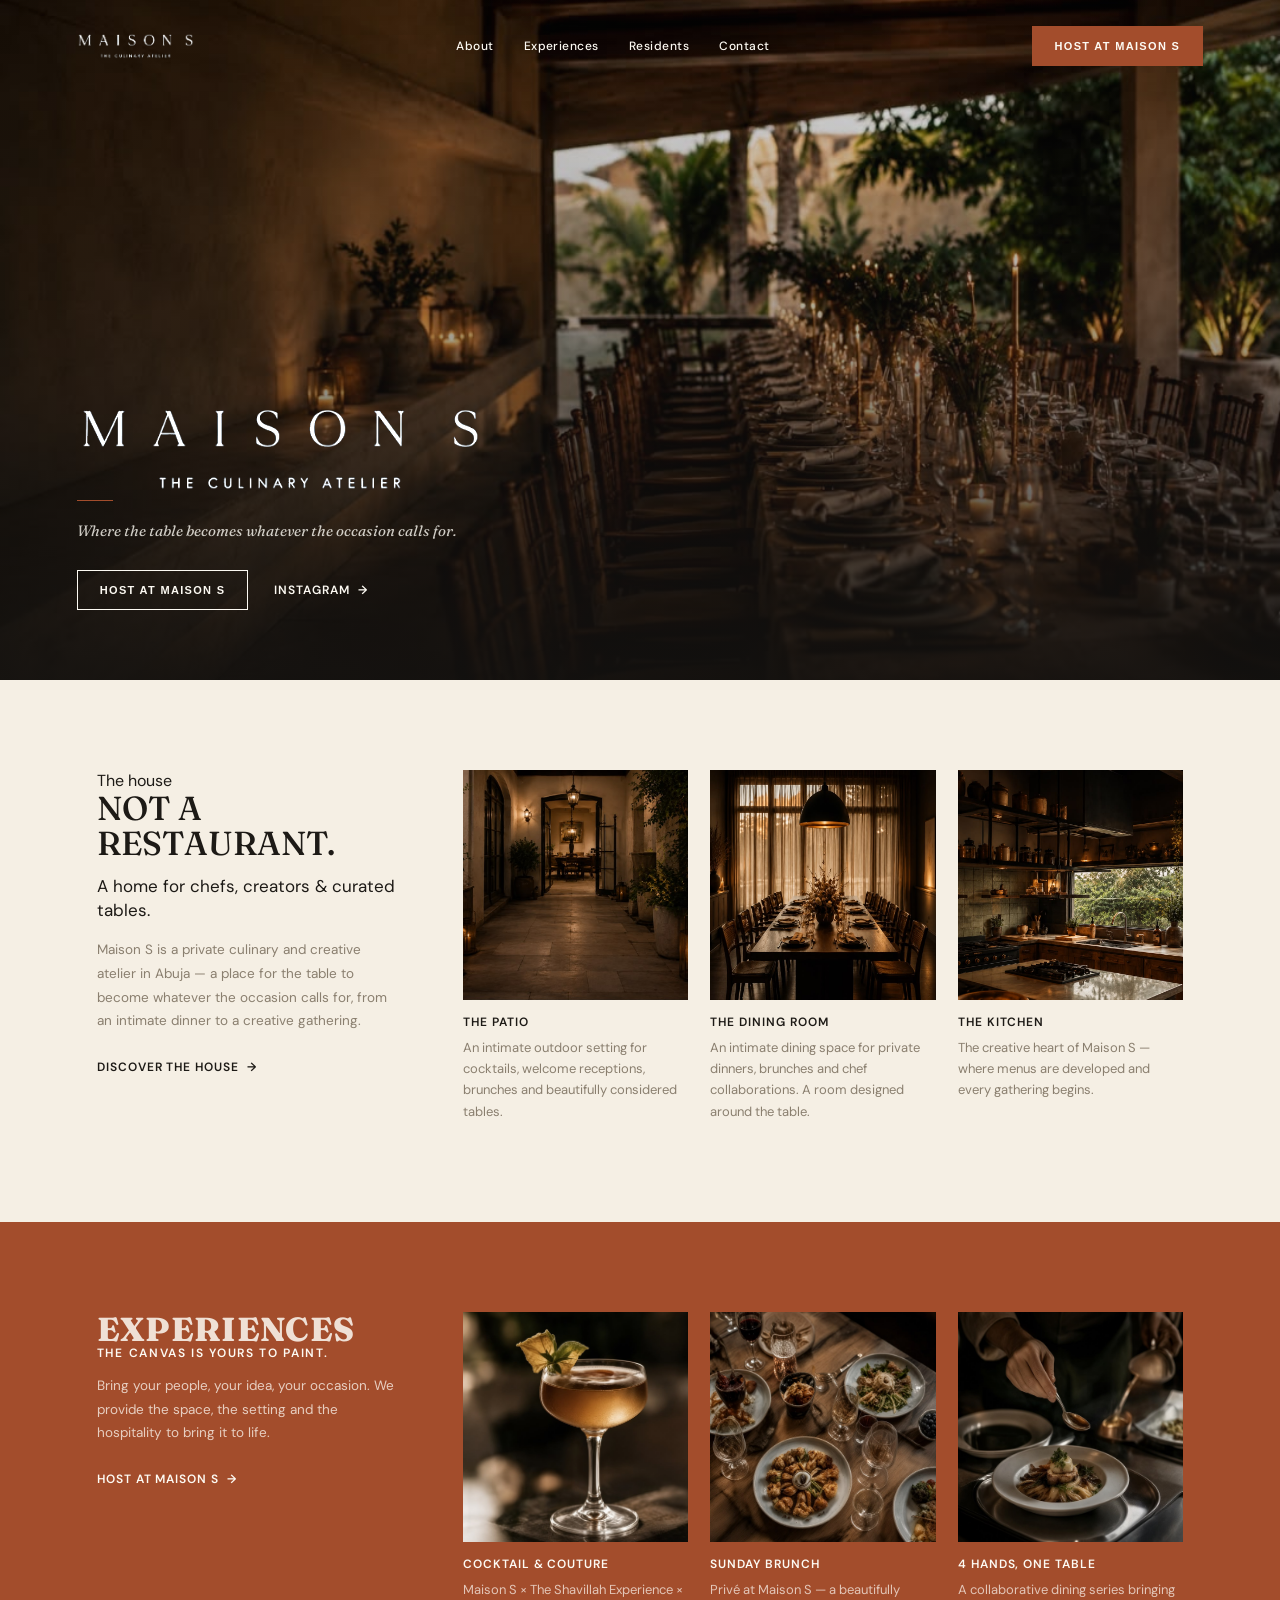
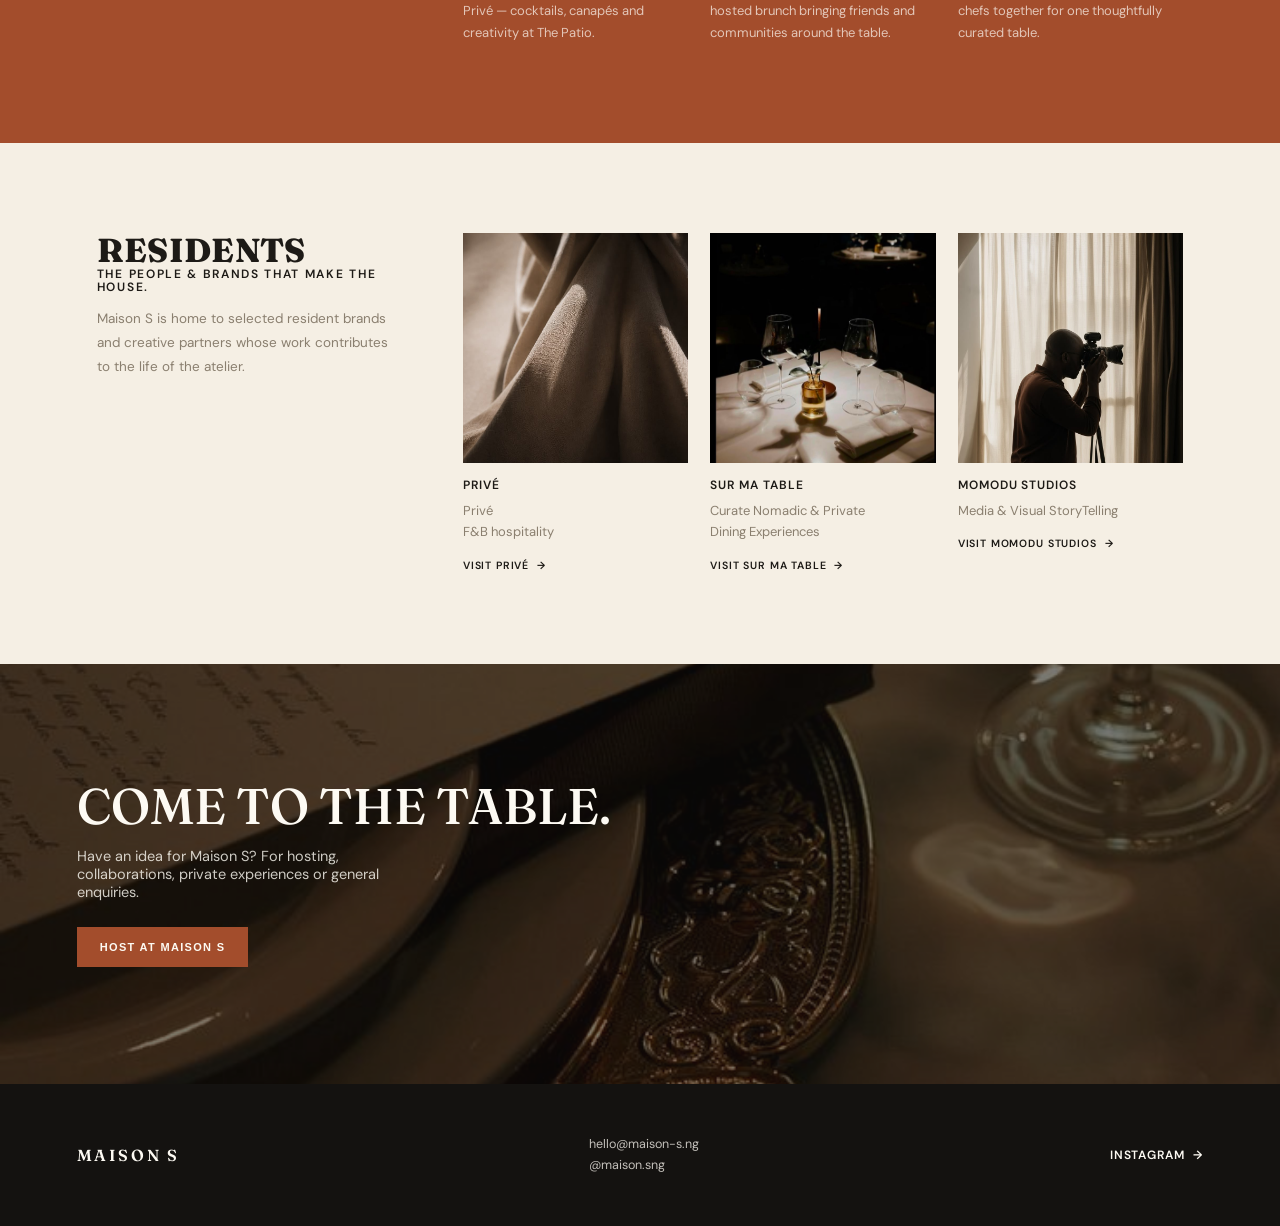
==== index.html @ b8c0b0e1 "hospitality" ====
<!DOCTYPE html>
<html lang="en">
<head>
<meta charset="UTF-8">
<title>Maison S — A Private Culinary & Creative Atelier</title>
<meta name="viewport" content="width=device-width, initial-scale=1.0">
<link rel="preconnect" href="https://fonts.googleapis.com">
<link rel="preconnect" href="https://fonts.gstatic.com" crossorigin>
<link href="https://fonts.googleapis.com/css2?family=Fraunces:ital,opsz,wght@0,9..144,500;0,9..144,600;1,9..144,500&family=DM+Sans:wght@400;500;600&display=swap" rel="stylesheet">
<link rel="stylesheet" href="style.css">
</head>
<body>
  <!-- HERO / NAV -->
  <section class="hero" id="home">
    <div class="hero-bg"><img src="images/hero-main.jpg" alt="The Dining Room at Maison S"></div>

    <nav>
      <img src="images/maison-s-logo.png" alt="Maison S — The Culinary Atelier" class="nav-logo">
      <ul class="nav-links">
        <li><a href="#" onclick="openAbout(); return false;">About</a></li>
        <li><a href="#experiences">Experiences</a></li>
        <li><a href="#residents">Residents</a></li>
        <li><a href="#contact">Contact</a></li>
      </ul>
      <button onclick="openBooking()" class="btn solid">Host at Maison S</button>
      <button class="hamburger" aria-label="Open menu" aria-expanded="false"><span></span><span></span><span></span></button>

      <div class="mobile-menu" id="mobileMenu">
        <a href="#" onclick="openAbout(); return false;">About</a>
        <a href="#experiences">Experiences</a>
        <a href="#residents">Residents</a>
        <a href="#contact">Contact</a>
        <button onclick="openBooking()" class="btn solid">Host at Maison S</button>
      </div>
    </nav>

    <div class="hero-content">
      <img src="images/maison-s-logo.png" alt="Maison S — A Private Culinary &amp; Creative Atelier" class="hero-logo">
      <div class="hero-rule"></div>
      <p class="hero-lede">Where the table becomes whatever the occasion calls for.</p>
      <div class="hero-actions">
        <button onclick="openBooking()" class="btn">Host at Maison S</button>
        <a href="https://instagram.com/maison.sng" target="_blank" class="link-arrow">Instagram <span>&rarr;</span></a>
      </div>
    </div>
  </section>

  <!-- THE HOUSE -->
  <section class="split-section" id="about">
    <div class="container">
      <div class="split-grid">

        <div class="split-info">
          <span class="eyebrow">The house</span>
          <h2>Not a restaurant.</h2>
          <p class="split-tagline">A home for chefs, creators &amp; curated tables.</p>
          <p class="stone-text">Maison S is a private culinary and creative atelier in Abuja — a place for the table to become whatever the occasion calls for, from an intimate dinner to a creative gathering.</p>
          <a href="#house" class="link-arrow">Discover the house <span>&rarr;</span></a>
        </div>

        <div class="image-grid" id="house">

          <div class="image-card">
            <div class="image-card-photo"><img src="images/house-patio.jpg" alt="The Patio"></div>
            <h3>The Patio</h3>
            <p class="caption-desc">An intimate outdoor setting for cocktails, welcome receptions, brunches and beautifully considered tables.</p>
          </div>

          <div class="image-card">
            <div class="image-card-photo"><img src="images/house-dining-room.jpg" alt="The Dining Room"></div>
            <h3>The Dining Room</h3>
            <p class="caption-desc">An intimate dining space for private dinners, brunches and chef collaborations. A room designed around the table.</p>
          </div>

          <div class="image-card">
            <div class="image-card-photo"><img src="images/house-kitchen.jpg" alt="The Kitchen"></div>
            <h3>The Kitchen</h3>
            <p class="caption-desc">The creative heart of Maison S — where menus are developed and every gathering begins.</p>
          </div>

        </div>

        <div class="scroll-dots" id="houseDots"></div>

      </div>
    </div>
  </section>

  <!-- EXPERIENCES -->
  <section class="split-section dark" id="experiences">
    <div class="container">
      <div class="split-grid">

        <div class="split-info">
          <span class="eyebrow">Experiences</span>
          <h2>The canvas is yours to paint.</h2>
          <p class="stone-text">Bring your people, your idea, your occasion. We provide the space, the setting and the hospitality to bring it to life.</p>
          <a href="#contact" class="link-arrow">Host at Maison S <span>&rarr;</span></a>
        </div>

        <div class="image-grid" id="experiencesGrid">

          <div class="image-card">
            <div class="image-card-photo"><img src="images/exp-cocktail-couture.jpg" alt="Cocktail & Couture"></div>            <h3>Cocktail &amp; Couture</h3>
            <p class="caption-desc">Maison S &times; The Shavillah Experience &times; Priv&eacute; — cocktails, canap&eacute;s and creativity at The Patio.</p>
          </div>

          <div class="image-card">
            <div class="image-card-photo"><img src="images/exp-sunday-brunch.jpg" alt="Sunday Brunch"></div>
            <h3>Sunday Brunch</h3>
            <p class="caption-desc">Priv&eacute; at Maison S — a beautifully hosted brunch bringing friends and communities around the table.</p>
          </div>

          <div class="image-card">
            <div class="image-card-photo"><img src="images/exp-4-hands-one-table.jpg" alt="4 Hands, One Table"></div>
            <h3>4 Hands, One Table</h3>
            <p class="caption-desc">A collaborative dining series bringing chefs together for one thoughtfully curated table.</p>
          </div>
        </div>

        <div class="scroll-dots" id="experiencesDots"></div>

      </div>
    </div>
  </section>

  <!-- RESIDENTS -->
  <section class="split-section" id="residents">
    <div class="container">
      <div class="split-grid">

        <div class="split-info">
          <span class="eyebrow">Residents</span>
          <h2>The people &amp; brands that make the house.</h2>
          <p class="stone-text">Maison S is home to selected resident brands and creative partners whose work contributes to the life of the atelier.</p>
        </div>

        <div class="image-grid" id="residentsGrid">

          <div class="image-card">
            <div class="image-card-photo"><img src="images/resident-prive.jpg" alt="Priv&eacute;"></div>            <h3>Priv&eacute;</h3>
            <p class="caption-desc">Priv&eacute; </br>F&B hospitality</p>
            
            <a href="https://www.instagram.com/theprive.ng?igsi=MXZnNmk3OTlhbmhxeg%3D%3D&utm_source=qr" class="link-arrow" target="_blank">Visit Priv&eacute; <span>&rarr;</span></a>
          </div>

          <div class="image-card">
            <div class="image-card-photo"><img src="images/resident-sur-ma-table.jpg" alt="Sur Ma Table"></div>
            <h3>Sur Ma Table</h3>
            <p class="caption-desc">Curate Nomadic & Private</br> Dining Experiences</p>
            <a href="https://www.instagram.com/surmatable.ng?igsi=MXNpcnN4a2k0dWxueg%3D%3D&utm_source=qr" class="link-arrow" target="_blank">Visit Sur Ma Table <span>&rarr;</span></a>
          </div>

          <div class="image-card">
            <div class="image-card-photo"><img src="images/resident-nelson-images.jpg" alt="Nelson Images"></div>
            <h3>Momodu Studios</h3>
            <p class="caption-desc">Media &amp; Visual StoryTelling</p>
            <a href="https://www.instagram.com/momodu_studios?igsi=MTRpYnhrbHdrZWxwZg==" class="link-arrow" target="_blank">Visit Momodu Studios <span>&rarr;</span></a>
          </div>
        </div>

      </div>
    </div>
  </section>

  <!-- CTA -->
  <section class="cta" id="contact">
    <div class="cta-bg"><img src="images/cta-table.jpg" alt="Come to the table"></div>
    <div class="cta-content">
      <h2>Come to the table.</h2>
      <p>Have an idea for Maison S? For hosting, collaborations, private experiences or general enquiries.</p>
      <button onclick="openBooking()" class="btn solid">Host at Maison S</button>
    </div>
  </section>

  <!-- FOOTER -->
  <footer>
    <div class="footer-row">
      <div class="logo">MAISON S</div>

      <div class="footer-info">
        <div>
          <a href="mailto:hello@maison-s.ng">hello@maison-s.ng</a><br>
          <a href="https://instagram.com/maison.sng" target="_blank">@maison.sng</a>
        </div>
      </div>

      <a href="https://instagram.com/maison.sng" target="_blank" class="link-arrow">Instagram <span>&rarr;</span></a>
    </div>
  </footer>

  <!-- BOOKING MODAL -->
  <div class="modal" id="bookingModal">
    <div class="modal-box">

      <button class="close" onclick="closeBooking()">&times;</button>

      <h2>Book Your Experience</h2>
      <p>Fill in your details to request a booking</p>

      <form onsubmit="submitBooking(event)">

        <div class="form-group">
          <label>Booking Type</label>
          <select id="selectedEvent" required>
            <option>Host an Experience</option>
            <option>Private Dining</option>
            <option>Brunch</option>
            <option>Celebration</option>
            <option>Brand / Community Gathering</option>
            <option>Collaboration</option>
            <option>Chef Collaboration</option>
            <option>Creative Project</option>
            <option>General Booking</option>
          </select>
        </div>

        <div class="form-group">
          <label>Full Name</label>
          <input type="text" id="guestName" placeholder="Your full name" required>
        </div>

        <div class="form-group">
          <label>Email</label>
          <input type="email" id="guestEmail" placeholder="you@example.com" required>
        </div>

        <div class="form-group">
          <label>Phone Number</label>
          <input type="tel" id="guestPhone" placeholder="+234..." required>
        </div>

        <div class="form-group">
          <label>Number of Guests</label>
          <input type="number" id="guestCount" min="1" max="25" value="1" required>
        </div>

        <div class="form-group">
          <label>Preferred Date</label>
          <input type="date" id="modalDate" required>
        </div>

        <p class="form-hint">Maison S hosts Fridays, Saturdays &amp; Sundays only.</p>

        <button class="btn solid submit" type="submit" id="submitBookingBtn">Request Booking</button>

      </form>

    </div>
  </div>

  <!-- ABOUT MODAL -->
  <div class="modal" id="aboutModal">
    <div class="modal-box">
      <button class="close" onclick="closeAbout()">&times;</button>

      <span class="eyebrow">About Maison S</span>
      <h2>A House for Good Things to Happen</h2>
      <p>Maison S is a private culinary and creative atelier in Abuja.</p>
      <p>A home where chefs, creators, communities and brands come together through thoughtfully considered experiences.</p>
      <p><strong>Maison S is not a restaurant.</strong></p>
      <p>It is a place for the table to become whatever the occasion calls for — a private dinner, a brunch, a cocktail afternoon, a creative gathering, a collaboration or simply a beautiful afternoon with your people.</p>
      <p>At the heart of Maison S is the belief that hospitality is not only about what is served, but about <strong>how a place makes people feel.</strong></p>
    </div>
  </div>

<script>
  function openBooking() {
    document.getElementById('bookingModal').classList.add('show');
    document.body.style.overflow = 'hidden';
  }

  function closeBooking() {
    document.getElementById('bookingModal').classList.remove('show');
    document.body.style.overflow = '';
  }

    function openAbout() {
    document.getElementById('aboutModal').classList.add('show');
    document.body.style.overflow = 'hidden';
  }

  function closeAbout() {
    document.getElementById('aboutModal').classList.remove('show');
    document.body.style.overflow = '';
  }

  document.getElementById('aboutModal').addEventListener('click', function(e){
    if (e.target === this) closeAbout();
  });

  document.getElementById('bookingModal').addEventListener('click', function(e){
    if (e.target === this) closeBooking();
  });

  function submitBooking(e) {
    e.preventDefault();
    closeBooking();
    e.target.reset();
    alert("Thanks — we'll be in touch shortly.");
  }

  function setupScrollDots(gridSelector, dotsId){
    const grid = document.querySelector(gridSelector);
    const dotsContainer = document.getElementById(dotsId);
    if(!grid || !dotsContainer) return;

    const cards = Array.from(grid.children).filter(el => el.classList.contains('image-card'));

    cards.forEach((card, i) => {
      const dot = document.createElement('button');
      if(i === 0) dot.classList.add('active');
      dot.setAttribute('aria-label', 'Go to slide ' + (i + 1));
      dot.addEventListener('click', () => {
        card.scrollIntoView({ behavior:'smooth', inline:'start', block:'nearest' });
      });
      dotsContainer.appendChild(dot);
    });

    const dots = Array.from(dotsContainer.children);

    grid.addEventListener('scroll', () => {
      const index = Math.round(grid.scrollLeft / grid.clientWidth);
      dots.forEach((dot, i) => dot.classList.toggle('active', i === index));
    });
  }

  setupScrollDots('#house.image-grid', 'houseDots');
  setupScrollDots('#experiencesGrid', 'experiencesDots');

  const hamburger = document.querySelector('.hamburger');
  const mobileMenu = document.getElementById('mobileMenu');

  hamburger.addEventListener('click', () => {
    const isOpen = mobileMenu.classList.toggle('open');
    hamburger.classList.toggle('open');
    hamburger.setAttribute('aria-expanded', isOpen);
  });

  mobileMenu.querySelectorAll('a, button').forEach(link => {
    link.addEventListener('click', () => {
      mobileMenu.classList.remove('open');
      hamburger.classList.remove('open');
      hamburger.setAttribute('aria-expanded', false);
    });
  });
</script>

</body>
</html>
---- style.css ----
:root{
    --cream:#f5efe4;
    --cream-2:#efe7d8;
    --ink:#1d1a16;
    --ink-2:#141210;
    --stone:#8a7f6f;
    --line:#ddd2bd;
    --rust:#a34d2c;
    --rust-2:#8f4326;
    --white:#fdfaf3;
  }

  *{ box-sizing:border-box; }
  html{ scroll-behavior:smooth; }
  html, body{ overflow-x:hidden; }

  body{
    margin:0;
    background:var(--cream);
    color:var(--ink);
    font-family:'DM Sans', sans-serif;
  }

  img{ display:block; width:100%; height:100%; object-fit:cover; }

  h1,h2,h3{
    font-family:'Fraunces', serif;
    font-weight:500;
    margin:0;
    line-height:1.05;
  }

  a{ color:inherit; }

    #residents .eyebrow{
    font-weight:800;
    font-size:clamp(26px,2.6vw,34px);
    font-family:'Fraunces', serif;
    text-transform:uppercase;
    letter-spacing:0.01em;
    line-height:1.05;
  }

  #residents .split-info h2{
    font-size:12px;
    text-transform:uppercase;
    letter-spacing:0.14em;
    font-family:'DM Sans', sans-serif;
    font-weight:600;
  }

    #experiences .eyebrow{
    font-weight:800;
    font-size:clamp(26px,2.6vw,34px);
    font-family:'Fraunces', serif;
    text-transform:uppercase;
    letter-spacing:0.01em;
    line-height:1.05;
    color:rgba(253,250,243,0.85);
  }

  #experiences .split-info h2{
    font-size:12px;
    text-transform:uppercase;
    letter-spacing:0.14em;
    font-family:'DM Sans', sans-serif;
    font-weight:600;
  }

  .container{
    max-width:1240px;
    margin:0 auto;
    padding:0 6vw;
  }

  .btn{
    display:inline-flex;
    align-items:center;
    gap:10px;
    border:1px solid currentColor;
    padding:13px 22px;
    font-size:11px;
    font-weight:600;
    letter-spacing:0.12em;
    text-transform:uppercase;
    text-decoration:none;
    cursor:pointer;
    background:transparent;
    color:inherit;
    transition:background 0.3s ease, color 0.3s ease;
  }

  .btn.solid{
    background:var(--rust);
    border-color:var(--rust);
    color:var(--white);
  }

  .btn.solid:hover{ background:var(--rust-2); }
  .btn:not(.solid):hover{ background:rgba(255,255,255,0.1); }

  .link-arrow{
    display:inline-flex;
    align-items:center;
    gap:8px;
    font-size:12px;
    font-weight:600;
    letter-spacing:0.08em;
    text-transform:uppercase;
    text-decoration:none;
    color:inherit;
  }

  .link-arrow span{ transition:transform 0.3s ease; }
  .link-arrow:hover span{ transform:translateX(4px); }

  .scroll-dots{ display:none; }
  .mobile-menu{ display:none; }

  /* ---------- NAV ---------- */

  nav{
    position:absolute;
    top:0;
    left:0;
    width:100%;
    z-index:100;
    display:flex;
    align-items:center;
    justify-content:space-between;
    padding:26px 6vw;
    color:var(--white);
  }

  .logo{
    font-family:'Fraunces', serif;
    font-size:16px;
    font-weight:600;
    letter-spacing:0.16em;
  }

  .nav-logo{
    display:block;
    height:26px;
    width:auto;
    filter:invert(1) brightness(1.6);
  }

  .nav-links{
    display:flex;
    gap:30px;
    list-style:none;
    margin:0;
    padding:0;
    font-size:12px;
    font-weight:500;
    letter-spacing:0.04em;
  }

  .nav-links a{ text-decoration:none; }

  .hamburger{
    display:none;
    flex-direction:column;
    justify-content:center;
    gap:5px;
    width:30px;
    height:30px;
    background:none;
    border:none;
    cursor:pointer;
    padding:0;
  }

  .hamburger span{
    display:block;
    width:100%;
    height:1.5px;
    background:var(--white);
    transition:transform 0.3s ease, opacity 0.3s ease;
  }

  .hamburger.open span:nth-child(1){ transform:translateY(6.5px) rotate(45deg); }
  .hamburger.open span:nth-child(2){ opacity:0; }
  .hamburger.open span:nth-child(3){ transform:translateY(-6.5px) rotate(-45deg); }

  /* ---------- HERO ---------- */

  .hero{
    position:relative;
    min-height:680px;
    display:flex;
    align-items:flex-end;
    color:var(--white);
    overflow:hidden;
  }

  .hero-bg{
    position:absolute;
    inset:0;
    z-index:0;
  }

  .hero-bg::after{
    content:"";
    position:absolute;
    inset:0;
    background:linear-gradient(
      to top,
      rgba(20,18,16,0.9) 0%,
      rgba(20,18,16,0.35) 55%,
      rgba(20,18,16,0.1) 100%
    );
  }

  .hero-content{
    position:relative;
    z-index:2;
    padding:0 6vw 70px;
    max-width:640px;
  }

  .hero h1{
    font-size:clamp(48px, 7vw, 84px);
    text-transform:uppercase;
    letter-spacing:0.03em;
  }

  .hero-logo{
  width:auto;
  height:clamp(50px, 8vw, 90px);
  filter:invert(1) brightness(1.6);
  margin-bottom:6px;
}

  .hero-sub{
    font-size:15px;
    letter-spacing:0.02em;
    margin:14px 0 20px;
    color:rgba(253,250,243,0.85);
  }

  .hero-rule{
    width:36px;
    height:1px;
    background:var(--rust);
    margin-bottom:20px;
  }

  .hero-lede{
    font-family:'Fraunces', serif;
    font-style:italic;
    font-size:clamp(10px, 3.5vw, 15px);
    color:rgba(253,250,243,0.8);
    margin:0 0 30px;
    white-space:nowrap;
  }

  .hero-actions{
    display:flex;
    align-items:center;
    gap:26px;
    flex-wrap:wrap;
  }

  /* ---------- SPLIT SECTIONS (House / Experiences / Residents) ---------- */

  .split-section{
    padding:90px 0;
  }

  .split-section.dark{
    background:var(--rust);
    color:var(--white);
  }

  .split-section.dark .eyebrow{ color:rgba(253,250,243,0.85); }
  .split-section.dark .stone-text{ color:rgba(253,250,243,0.75); }
  .split-section.dark .caption-desc{ color:rgba(253,250,243,0.7); }

  .split-grid{
    display:grid;
    grid-template-columns:0.85fr 2fr;
    gap:60px;
    align-items:start;
  }

  .split-info h2{
    font-size:clamp(26px,2.6vw,34px);
    text-transform:uppercase;
    margin-bottom:14px;
  }

  .split-tagline{
    font-size:17px;
    line-height:1.4;
    margin:0 0 16px;
  }

  .stone-text{
    color:var(--stone);
    font-size:13.5px;
    line-height:1.75;
    margin:0 0 22px;
  }

  .image-grid{
    display:grid;
    grid-template-columns:repeat(3, 1fr);
    gap:22px;
  }

  .image-card-photo{
    height:230px;
    margin-bottom:16px;
    overflow:hidden;
  }

  .image-card-photo img{ transition:transform 0.5s ease; }
  .image-card:hover .image-card-photo img{ transform:scale(1.04); }

  .image-card h3{
    font-size:12px;
    font-weight:600;
    letter-spacing:0.08em;
    text-transform:uppercase;
    margin-bottom:8px;
    font-family:'DM Sans', sans-serif;
  }

  .caption-desc{
    font-size:13px;
    line-height:1.65;
    color:var(--stone);
    margin:0 0 10px;
  }

  .image-card .link-arrow{ font-size:10.5px; }

  /* ---------- CTA ---------- */

  .cta{
    position:relative;
    min-height:420px;
    display:flex;
    align-items:center;
    color:var(--white);
    overflow:hidden;
  }

  .cta-bg{ position:absolute; inset:0; z-index:0; }

  .cta-bg::after{
    content:"";
    position:absolute;
    inset:0;
    background:rgba(15,13,11,0.55);
  }

  .cta-content{
    position:relative;
    z-index:2;
    padding:70px 6vw;
    max-width:480px;
  }

  .cta h2{
    font-size:clamp(24px,6vw,50px);
    text-transform:uppercase;
    margin-bottom:14px;
    white-space:nowrap;
  }

  .cta p{
    font-size:14.5px;
    color:rgba(253,250,243,0.8);
    margin:0 0 26px;
  }

  /* ---------- BOOKING MODAL ---------- */

  .modal{
    position:fixed;
    inset:0;
    background:rgba(20,18,16,.7);
    display:none;
    align-items:center;
    justify-content:center;
    z-index:1000;
    padding:20px;
  }

  .modal.show{ display:flex; }

  .modal-box{
    width:100%;
    max-width:450px;
    max-height:90vh;
    overflow-y:auto;
    background:var(--white);
    border-radius:4px;
    padding:32px;
    position:relative;
  }

  .close{
    position:absolute;
    right:15px;
    top:12px;
    width:32px;
    height:32px;
    border:none;
    border-radius:50%;
    cursor:pointer;
    font-size:20px;
    background:var(--cream-2);
    color:var(--ink);
  }

  .modal-box h2{
    font-family:'Fraunces', serif;
    font-size:28px;
    margin-bottom:6px;
    color:var(--ink);
    text-transform:uppercase;
  }

  .modal-box > form > p,
  .modal-box > p{
    color:var(--stone);
    font-size:13px;
    margin-bottom:20px;
  }

  .form-group{ margin-bottom:14px; }

  .form-group label{
    display:block;
    font-size:11px;
    font-weight:600;
    letter-spacing:0.06em;
    text-transform:uppercase;
    margin-bottom:6px;
    color:var(--ink);
  }

  .form-group input,
  .form-group select{
    width:100%;
    padding:12px;
    border:1px solid var(--line);
    border-radius:2px;
    outline:none;
    font-family:'DM Sans', sans-serif;
    font-size:14px;
    background:var(--cream);
    color:var(--ink);
  }

  .form-group input:focus,
  .form-group select:focus{ border-color:var(--rust); }

  .form-hint{
    color:var(--stone);
    font-size:11px;
    margin:-6px 0 16px;
  }

  .submit{ width:100%; margin-top:4px; }

  /* ---------- FOOTER ---------- */

  footer{
    background:var(--ink-2);
    color:var(--white);
    padding:50px 6vw;
  }

  .footer-row{
    display:flex;
    align-items:center;
    justify-content:space-between;
    flex-wrap:wrap;
    gap:24px;
  }

  .footer-info{
    display:flex;
    gap:50px;
    flex-wrap:wrap;
    font-size:12.5px;
    color:rgba(253,250,243,0.75);
  }

  .footer-info div{ line-height:1.7; }

  .footer-info a{ text-decoration:none; }

  /* ---------- RESPONSIVE ---------- */

  @media (max-width: 900px){

    .nav-links{ display:none; }
    .hamburger{ display:flex; }

    nav > .btn.solid{ display:none; }

    .mobile-menu{
      display:none;
      position:absolute;
      top:100%;
      left:0;
      width:100%;
      background:var(--ink);
      display:flex;
      flex-direction:column;
      align-items:flex-start;
      gap:20px;
      padding:28px 7vw 32px;
      max-height:0;
      overflow:hidden;
      opacity:0;
      transition:max-height 0.35s ease, opacity 0.3s ease;
    }

    .mobile-menu.open{
      max-height:400px;
      opacity:1;
    }

    .mobile-menu a{
      text-decoration:none;
      color:var(--white);
      font-size:15px;
      letter-spacing:0.04em;
    }

    .mobile-menu .btn{
      margin-top:6px;
    }

    .split-grid{
      grid-template-columns:1fr;
      gap:30px;
    }

    .image-grid{
      grid-template-columns:1fr;
      gap:0;
    }

    .image-card{
      margin-bottom:26px;
    }

    #house.image-grid,
    #experiencesGrid{
      display:flex;
      grid-template-columns:none;
      overflow-x:auto;
      overflow-y:hidden;
      scroll-snap-type:x mandatory;
      -webkit-overflow-scrolling:touch;
      touch-action:pan-x;
      gap:0;
      margin:0 -7vw;
      padding:0;
      scrollbar-width:none;
    }

    #house.image-grid::-webkit-scrollbar,
    #experiencesGrid::-webkit-scrollbar{
      display:none;
    }

    #residentsGrid{
      display:grid;
      grid-template-columns:1fr 1fr;
      gap:20px;
    }

    #residentsGrid .image-card:first-child{
      grid-column:1 / -1;
    }

    #residentsGrid .image-card{
      margin-bottom:0;
    }

    #house.image-grid .image-card,
    #experiencesGrid .image-card{
      flex:0 0 100%;
      scroll-snap-align:start;
      margin-bottom:0;
      padding:0 7vw;
    }
    .scroll-dots{
      display:flex;
      justify-content:center;
      gap:8px;
      padding:20px 0 0;
    }

    .scroll-dots button{
      all:unset;
      width:7px;
      height:7px;
      border-radius:50%;
      background:var(--line);
      cursor:pointer;
      transition:background 0.25s ease, transform 0.25s ease;
    }

    .scroll-dots button.active{
      background:var(--rust);
      transform:scale(1.2);
    }

    .hero{ min-height:600px; }
    .hero-content{ padding:0 7vw 50px; max-width:none; }

    .split-info h2{
      font-size:18px;
      white-space:normal;
      letter-spacing:0.005em;
    }

    #residents .split-info h2,
    #experiences .split-info h2{
      font-size:12px;
      white-space:normal;
    }

    .footer-row{
      flex-direction:column;
      align-items:flex-start;
    }

    .footer-info{
      flex-direction:column;
      gap:14px;
    }
  }
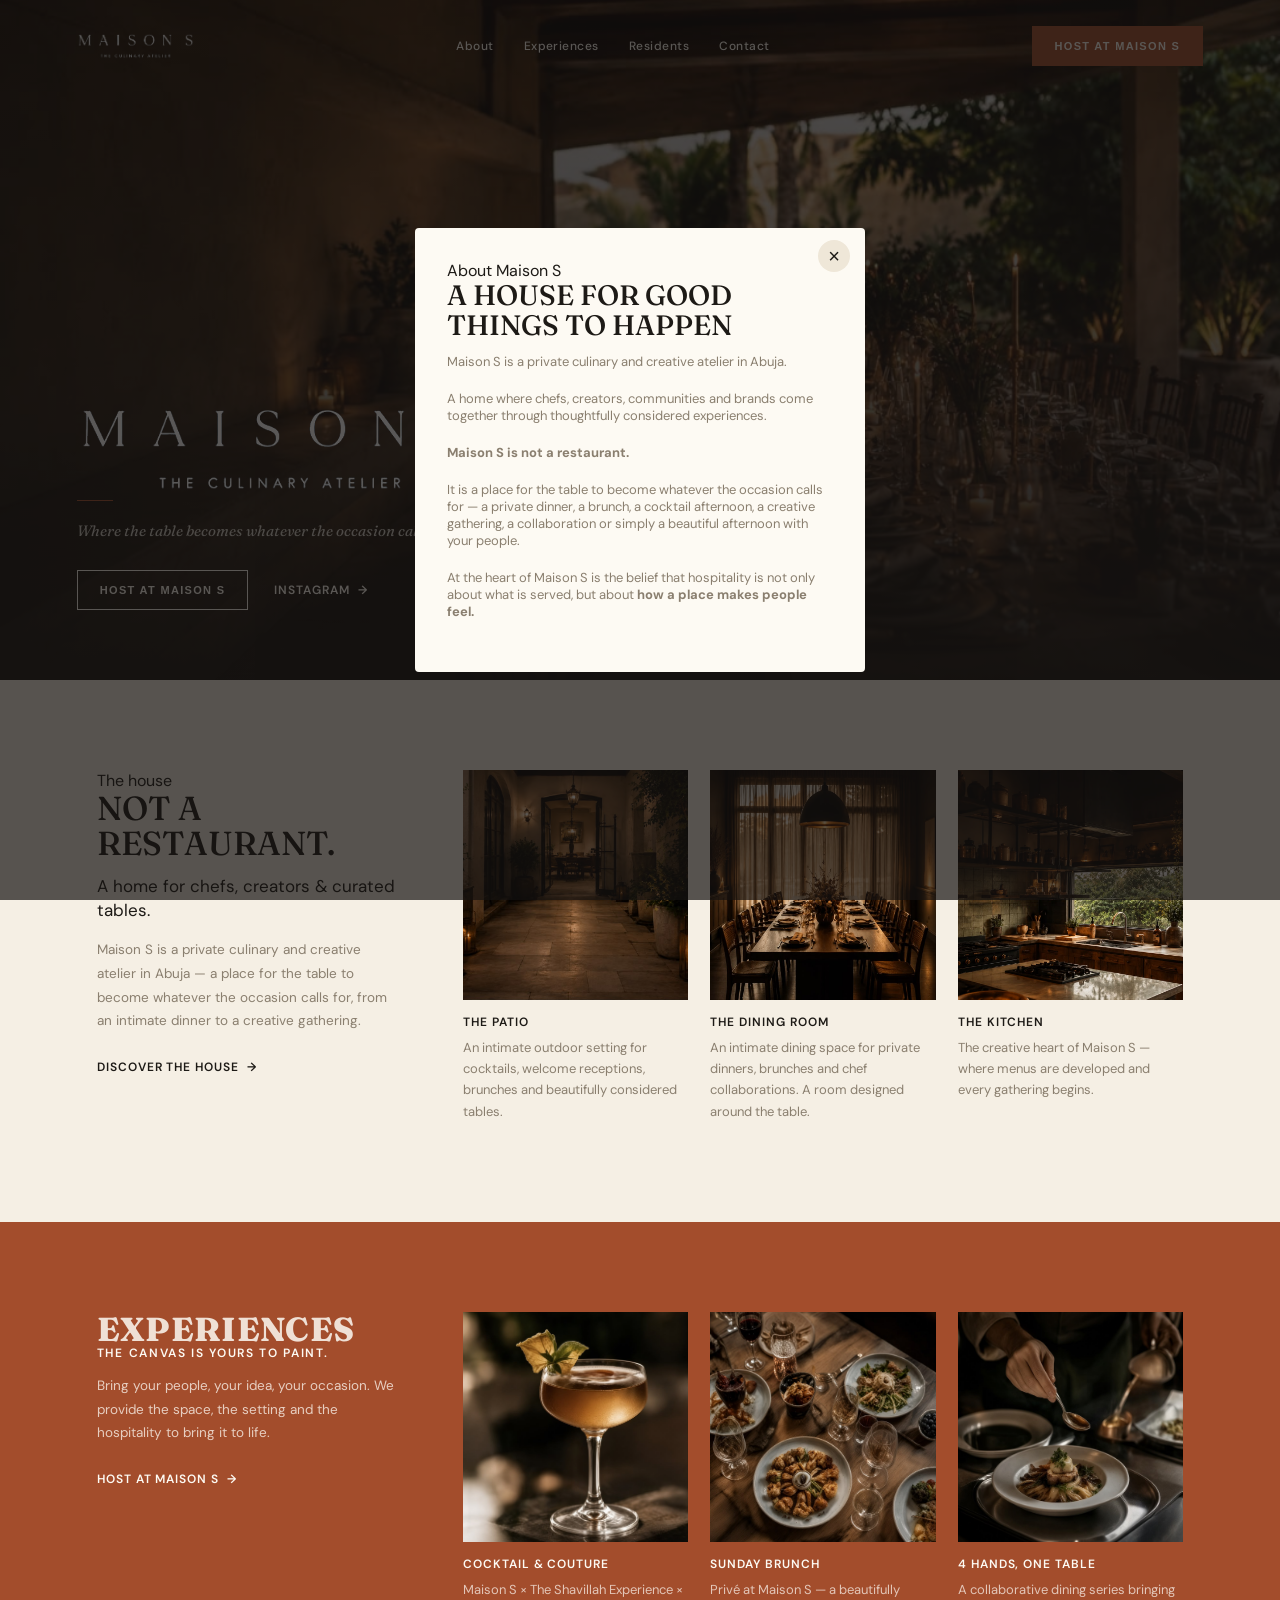
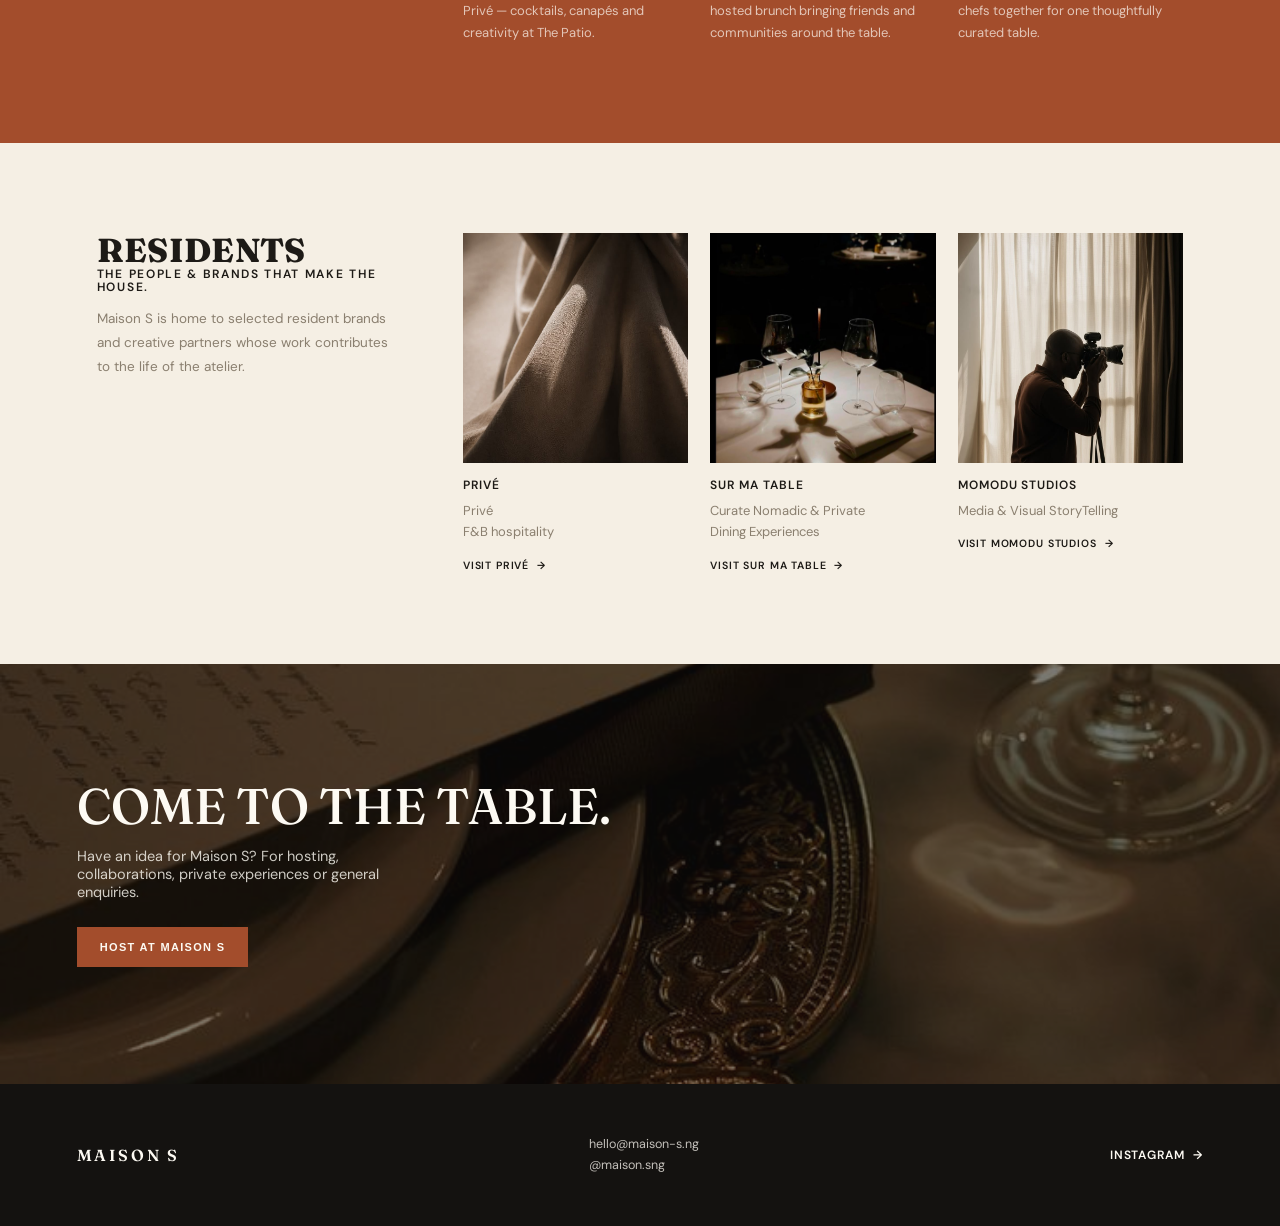
==== commit d33d7315: "script" ====
--- a/index.html
+++ b/index.html
@@ -285,8 +285,11 @@
     document.body.style.overflow = '';
   }
 
-  document.getElementById('aboutModal').addEventListener('click', function(e){
-    if (e.target === this) closeAbout();
+  window.addEventListener('load', () => {
+    if (!sessionStorage.getItem('aboutShown')) {
+      openAbout();
+      sessionStorage.setItem('aboutShown', 'true');
+    }
   });
 
   document.getElementById('bookingModal').addEventListener('click', function(e){
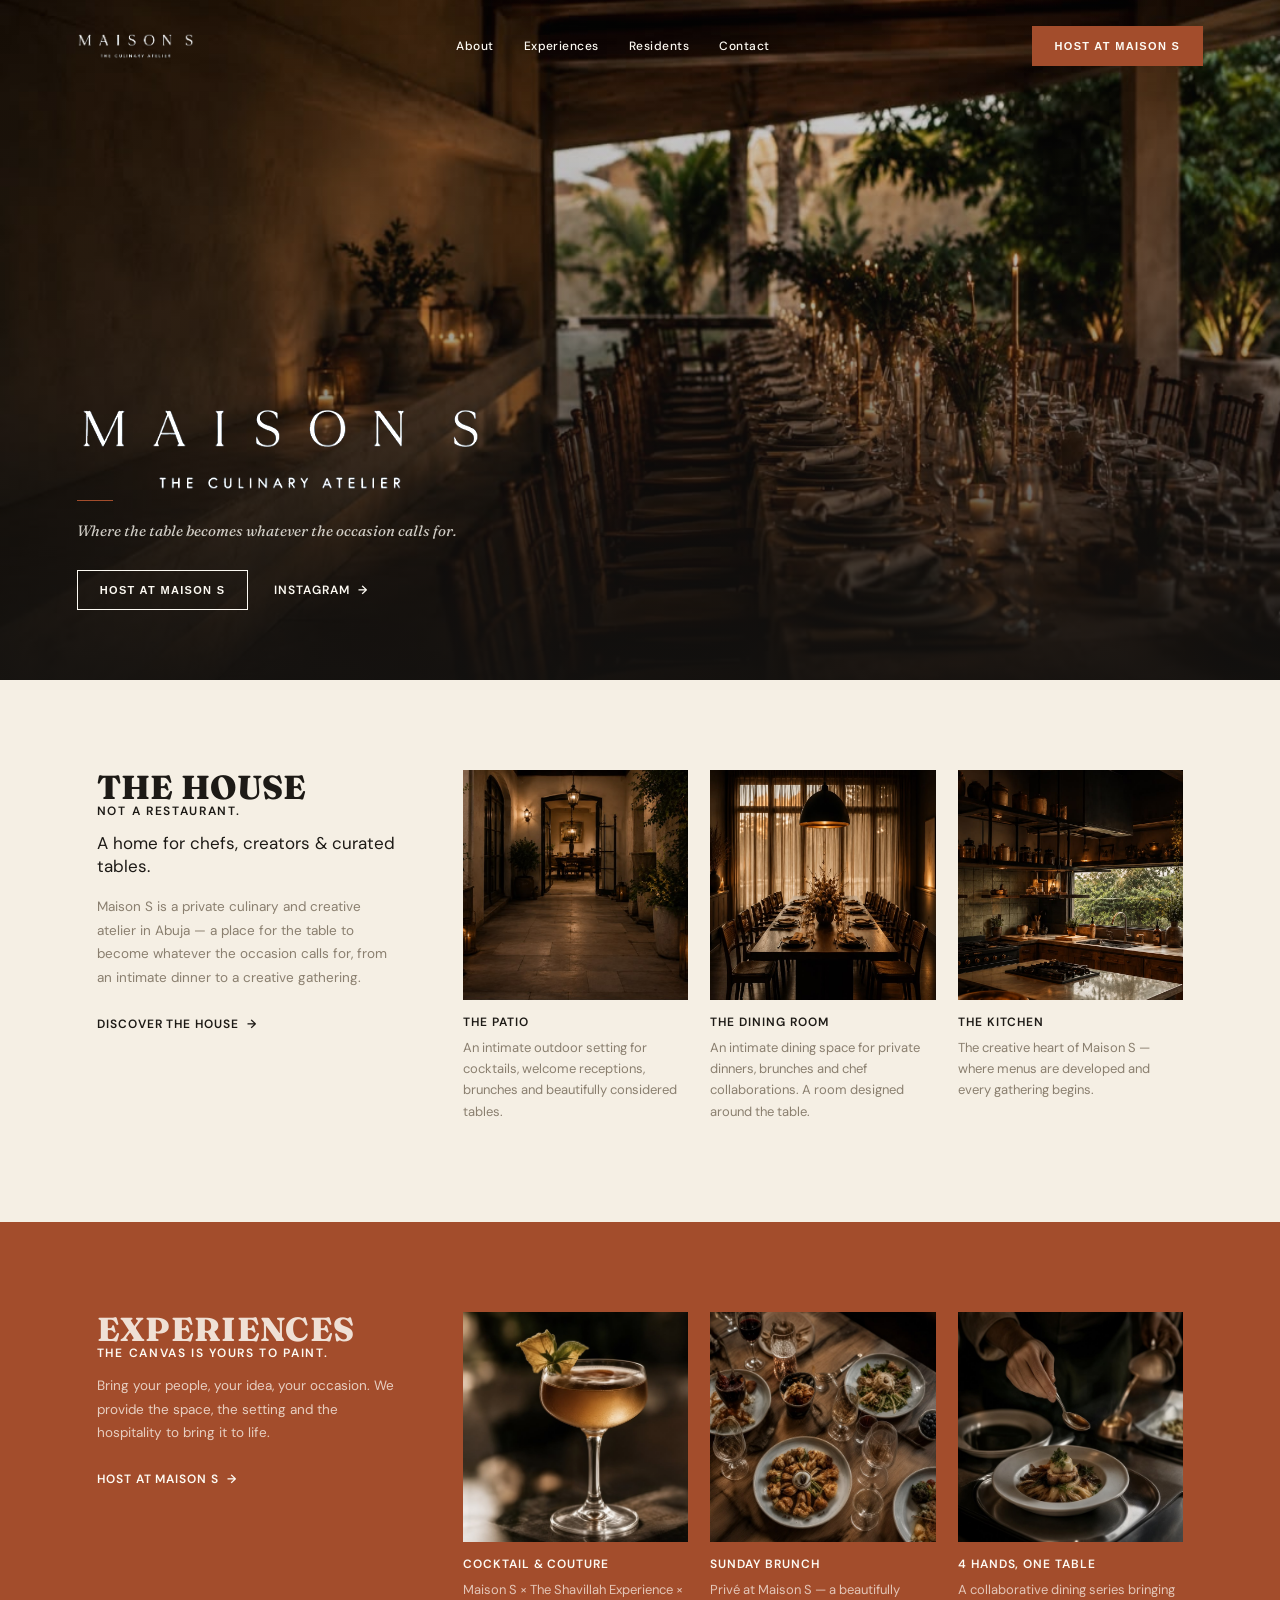
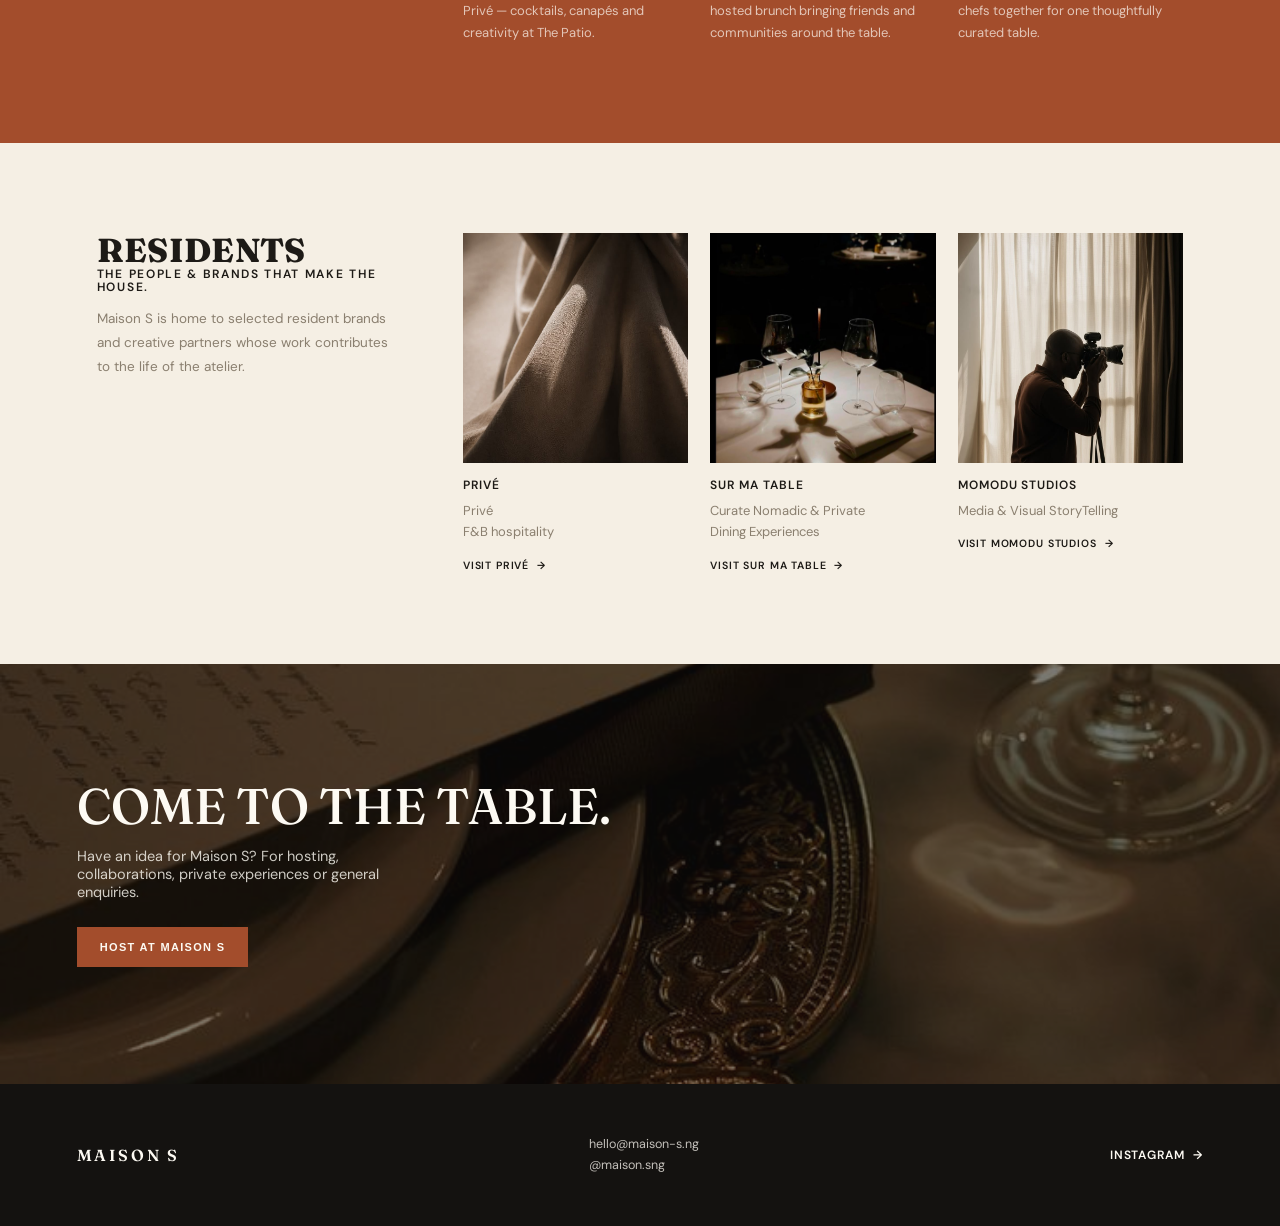
==== commit 49d31ca5: "picture" ====
--- a/index.html
+++ b/index.html
@@ -61,19 +61,25 @@
         <div class="image-grid" id="house">
 
           <div class="image-card">
-            <div class="image-card-photo"><img src="images/house-patio.jpg" alt="The Patio"></div>
+            <div class="image-card-photo" data-gallery='["images/house-patio.jpg","images/house-patio-2.jpg","images/house-patio-3.jpg"]'>
+              <img src="images/house-patio.jpg" alt="The Patio">
+            </div>
             <h3>The Patio</h3>
             <p class="caption-desc">An intimate outdoor setting for cocktails, welcome receptions, brunches and beautifully considered tables.</p>
           </div>
 
           <div class="image-card">
-            <div class="image-card-photo"><img src="images/house-dining-room.jpg" alt="The Dining Room"></div>
+            <div class="image-card-photo" data-gallery='["images/house-dining-room.jpg","images/house-dining-room-2.jpg","images/house-dining-room-3.jpg"]'>
+              <img src="images/house-dining-room.jpg" alt="The Dining Room">
+            </div>
             <h3>The Dining Room</h3>
             <p class="caption-desc">An intimate dining space for private dinners, brunches and chef collaborations. A room designed around the table.</p>
           </div>
 
           <div class="image-card">
-            <div class="image-card-photo"><img src="images/house-kitchen.jpg" alt="The Kitchen"></div>
+            <div class="image-card-photo" data-gallery='["images/house-kitchen.jpg","images/house-kitchen-2.jpg","images/house-kitchen-3.jpg"]'>
+              <img src="images/house-kitchen.jpg" alt="The Kitchen">
+            </div>
             <h3>The Kitchen</h3>
             <p class="caption-desc">The creative heart of Maison S — where menus are developed and every gathering begins.</p>
           </div>
@@ -101,18 +107,24 @@
         <div class="image-grid" id="experiencesGrid">
 
           <div class="image-card">
-            <div class="image-card-photo"><img src="images/exp-cocktail-couture.jpg" alt="Cocktail & Couture"></div>            <h3>Cocktail &amp; Couture</h3>
-            <p class="caption-desc">Maison S &times; The Shavillah Experience &times; Priv&eacute; — cocktails, canap&eacute;s and creativity at The Patio.</p>
-          </div>
-
-          <div class="image-card">
-            <div class="image-card-photo"><img src="images/exp-sunday-brunch.jpg" alt="Sunday Brunch"></div>
+            <div class="image-card-photo" data-gallery='["images/exp-cocktail-couture.jpg","images/exp-cocktail-couture-2.jpg","images/exp-cocktail-couture-3.jpg"]'>
+              <img src="images/exp-cocktail-couture.jpg" alt="Cocktail & Couture">
+            </div>
+            <h3>Cocktail &amp; Couture</h3>            <p class="caption-desc">Maison S &times; The Shavillah Experience &times; Priv&eacute; — cocktails, canap&eacute;s and creativity at The Patio.</p>
+          </div>
+
+          <div class="image-card">
+            <div class="image-card-photo" data-gallery='["images/exp-sunday-brunch.jpg","images/exp-sunday-brunch-2.jpg","images/exp-sunday-brunch-3.jpg"]'>
+              <img src="images/exp-sunday-brunch.jpg" alt="Sunday Brunch">
+            </div>
             <h3>Sunday Brunch</h3>
             <p class="caption-desc">Priv&eacute; at Maison S — a beautifully hosted brunch bringing friends and communities around the table.</p>
           </div>
 
           <div class="image-card">
-            <div class="image-card-photo"><img src="images/exp-4-hands-one-table.jpg" alt="4 Hands, One Table"></div>
+            <div class="image-card-photo" data-gallery='["images/exp-4-hands-one-table.jpg"]'>
+              <img src="images/exp-4-hands-one-table.jpg" alt="4 Hands, One Table">
+            </div>
             <h3>4 Hands, One Table</h3>
             <p class="caption-desc">A collaborative dining series bringing chefs together for one thoughtfully curated table.</p>
           </div>
@@ -138,21 +150,26 @@
         <div class="image-grid" id="residentsGrid">
 
           <div class="image-card">
-            <div class="image-card-photo"><img src="images/resident-prive.jpg" alt="Priv&eacute;"></div>            <h3>Priv&eacute;</h3>
-            <p class="caption-desc">Priv&eacute; </br>F&B hospitality</p>
+            <div class="image-card-photo" data-gallery='["images/resident-prive.jpg","images/resident-prive-2.jpg","images/resident-prive-3.jpg"]'>
+              <img src="images/resident-prive.jpg" alt="Privé">
+            </div>
+            <h3>Priv&eacute;</h3>            <p class="caption-desc">Priv&eacute; </br>F&B hospitality</p>
             
             <a href="https://www.instagram.com/theprive.ng?igsi=MXZnNmk3OTlhbmhxeg%3D%3D&utm_source=qr" class="link-arrow" target="_blank">Visit Priv&eacute; <span>&rarr;</span></a>
           </div>
 
           <div class="image-card">
-            <div class="image-card-photo"><img src="images/resident-sur-ma-table.jpg" alt="Sur Ma Table"></div>
-            <h3>Sur Ma Table</h3>
-            <p class="caption-desc">Curate Nomadic & Private</br> Dining Experiences</p>
+            <div class="image-card-photo" data-gallery='["images/resident-sur-ma-table.jpg","images/resident-sur-ma-table-2.jpg","images/resident-sur-ma-table-3.jpg"]'>
+              <img src="images/resident-sur-ma-table.jpg" alt="Sur Ma Table">
+            </div>
+            <h3>Sur Ma Table</h3>            <p class="caption-desc">Curate Nomadic & Private</br> Dining Experiences</p>
             <a href="https://www.instagram.com/surmatable.ng?igsi=MXNpcnN4a2k0dWxueg%3D%3D&utm_source=qr" class="link-arrow" target="_blank">Visit Sur Ma Table <span>&rarr;</span></a>
           </div>
 
           <div class="image-card">
-            <div class="image-card-photo"><img src="images/resident-nelson-images.jpg" alt="Nelson Images"></div>
+            <div class="image-card-photo" data-gallery='["images/resident-nelson-images.jpg","images/resident-nelson-images-2.jpg","images/resident-nelson-images-3.jpg"]'>
+              <img src="images/resident-nelson-images.jpg" alt="Momodu Studios">
+            </div>
             <h3>Momodu Studios</h3>
             <p class="caption-desc">Media &amp; Visual StoryTelling</p>
             <a href="https://www.instagram.com/momodu_studios?igsi=MTRpYnhrbHdrZWxwZg==" class="link-arrow" target="_blank">Visit Momodu Studios <span>&rarr;</span></a>
@@ -254,8 +271,8 @@
     <div class="modal-box">
       <button class="close" onclick="closeAbout()">&times;</button>
 
-      <span class="eyebrow">About Maison S</span>
-      <h2>A House for Good Things to Happen</h2>
+      <span class="eyebrow about-modal-eyebrow">About Maison S</span>
+      <h2 class="about-modal-h2">A House for Good Things to Happen</h2>
       <p>Maison S is a private culinary and creative atelier in Abuja.</p>
       <p>A home where chefs, creators, communities and brands come together through thoughtfully considered experiences.</p>
       <p><strong>Maison S is not a restaurant.</strong></p>
@@ -264,6 +281,15 @@
     </div>
   </div>
 
+    <!-- LIGHTBOX -->
+  <div class="lightbox" id="lightbox">
+    <button class="lightbox-close" onclick="closeLightbox()">&times;</button>
+    <button class="lightbox-nav lightbox-prev" onclick="navLightbox(-1)">&larr;</button>
+    <img class="lightbox-img" id="lightboxImg" src="" alt="">
+    <button class="lightbox-nav lightbox-next" onclick="navLightbox(1)">&rarr;</button>
+    <div class="lightbox-caption" id="lightboxCaption"></div>
+  </div>
+
 <script>
   function openBooking() {
     document.getElementById('bookingModal').classList.add('show');
@@ -285,11 +311,8 @@
     document.body.style.overflow = '';
   }
 
-  window.addEventListener('load', () => {
-    if (!sessionStorage.getItem('aboutShown')) {
-      openAbout();
-      sessionStorage.setItem('aboutShown', 'true');
-    }
+  document.getElementById('aboutModal').addEventListener('click', function(e){
+    if (e.target === this) closeAbout();
   });
 
   document.getElementById('bookingModal').addEventListener('click', function(e){
@@ -331,6 +354,64 @@
   setupScrollDots('#house.image-grid', 'houseDots');
   setupScrollDots('#experiencesGrid', 'experiencesDots');
 
+  let lightboxImages = [];
+  let lightboxIndex = 0;
+
+  function setupLightbox(gridSelector){
+    const grid = document.querySelector(gridSelector);
+    if(!grid) return;
+
+    const photos = Array.from(grid.querySelectorAll('.image-card-photo'));
+
+    photos.forEach(photo => {
+      photo.addEventListener('click', () => {
+        const gallery = JSON.parse(photo.dataset.gallery || '[]');
+        const caption = photo.closest('.image-card').querySelector('h3').textContent;
+
+        lightboxImages = gallery.map(src => ({ src, alt: caption, caption }));
+        openLightbox(0);
+      });
+    });
+  }
+  function openLightbox(index){
+    lightboxIndex = index;
+    updateLightbox();
+    document.getElementById('lightbox').classList.add('show');
+    document.body.style.overflow = 'hidden';
+  }
+
+  function closeLightbox(){
+    document.getElementById('lightbox').classList.remove('show');
+    document.body.style.overflow = '';
+  }
+
+  function navLightbox(direction){
+    lightboxIndex = (lightboxIndex + direction + lightboxImages.length) % lightboxImages.length;
+    updateLightbox();
+  }
+
+  function updateLightbox(){
+    const img = lightboxImages[lightboxIndex];
+    document.getElementById('lightboxImg').src = img.src;
+    document.getElementById('lightboxImg').alt = img.alt;
+    document.getElementById('lightboxCaption').textContent = img.caption;
+  }
+
+  document.getElementById('lightbox').addEventListener('click', function(e){
+    if (e.target === this) closeLightbox();
+  });
+
+  document.addEventListener('keydown', (e) => {
+    if(!document.getElementById('lightbox').classList.contains('show')) return;
+    if(e.key === 'Escape') closeLightbox();
+    if(e.key === 'ArrowLeft') navLightbox(-1);
+    if(e.key === 'ArrowRight') navLightbox(1);
+  });
+
+  setupLightbox('#house.image-grid');
+  setupLightbox('#experiencesGrid');
+  setupLightbox('#residentsGrid');
+
   const hamburger = document.querySelector('.hamburger');
   const mobileMenu = document.getElementById('mobileMenu');
 
--- a/style.css
+++ b/style.css
@@ -61,6 +61,23 @@
   }
 
   #experiences .split-info h2{
+    font-size:12px;
+    text-transform:uppercase;
+    letter-spacing:0.14em;
+    font-family:'DM Sans', sans-serif;
+    font-weight:600;
+  }
+
+    #about .eyebrow{
+    font-weight:800;
+    font-size:clamp(26px,2.6vw,34px);
+    font-family:'Fraunces', serif;
+    text-transform:uppercase;
+    letter-spacing:0.01em;
+    line-height:1.05;
+  }
+
+  #about .split-info h2{
     font-size:12px;
     text-transform:uppercase;
     letter-spacing:0.14em;
@@ -420,11 +437,21 @@
 
   .modal-box h2{
     font-family:'Fraunces', serif;
-    font-size:28px;
+    font-size:15px;
     margin-bottom:6px;
     color:var(--ink);
     text-transform:uppercase;
   }
+
+  .about-modal-eyebrow{
+  text-transform:uppercase;
+  font-weight:800;
+}
+
+.about-modal-h2{
+  font-size:clamp(10px, 2.2vw, 28px);
+  white-space:nowrap;
+}
 
   .modal-box > form > p,
   .modal-box > p{
@@ -627,7 +654,8 @@
     }
 
     #residents .split-info h2,
-    #experiences .split-info h2{
+    #experiences .split-info h2,
+    #about .split-info h2{
       font-size:12px;
       white-space:normal;
     }
@@ -642,3 +670,69 @@
       gap:14px;
     }
   }
+
+  .lightbox{
+  position:fixed;
+  inset:0;
+  background:rgba(15,13,11,0.95);
+  display:none;
+  align-items:center;
+  justify-content:center;
+  z-index:2000;
+  padding:40px;
+}
+
+.lightbox.show{ display:flex; }
+
+.lightbox-img{
+  max-width:85vw;
+  max-height:80vh;
+  width:auto;
+  height:auto;
+  object-fit:contain;
+}
+
+.lightbox-caption{
+  position:absolute;
+  bottom:30px;
+  left:0;
+  right:0;
+  text-align:center;
+  color:var(--white);
+  font-size:13px;
+  letter-spacing:0.08em;
+  text-transform:uppercase;
+}
+
+.lightbox-close{
+  position:absolute;
+  top:20px;
+  right:24px;
+  background:none;
+  border:none;
+  color:var(--white);
+  font-size:32px;
+  cursor:pointer;
+}
+
+.lightbox-nav{
+  position:absolute;
+  top:50%;
+  transform:translateY(-50%);
+  background:none;
+  border:none;
+  color:var(--white);
+  font-size:28px;
+  cursor:pointer;
+  padding:10px;
+}
+
+.lightbox-prev{ left:16px; }
+.lightbox-next{ right:16px; }
+
+.image-card-photo{ cursor:pointer; }
+
+@media (max-width: 900px){
+  .lightbox{ padding:20px; }
+  .lightbox-nav{ font-size:22px; }
+}
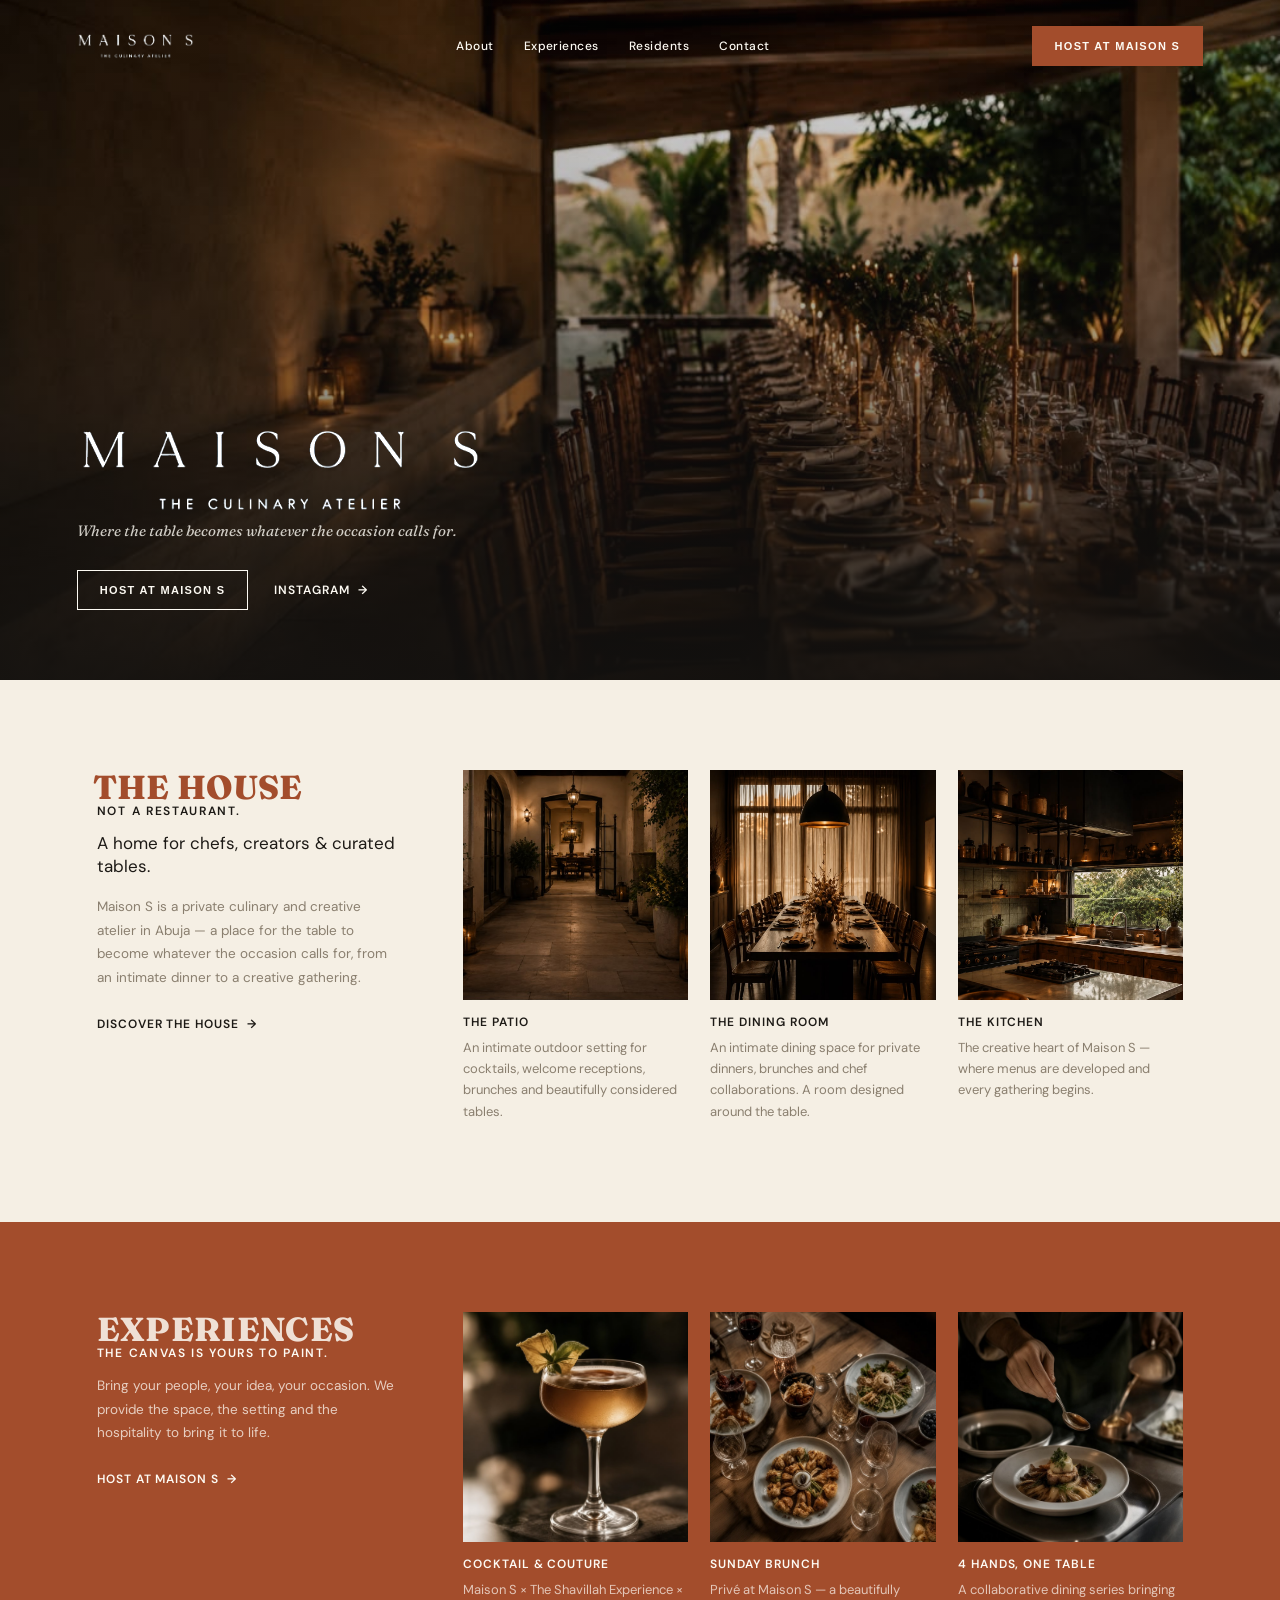
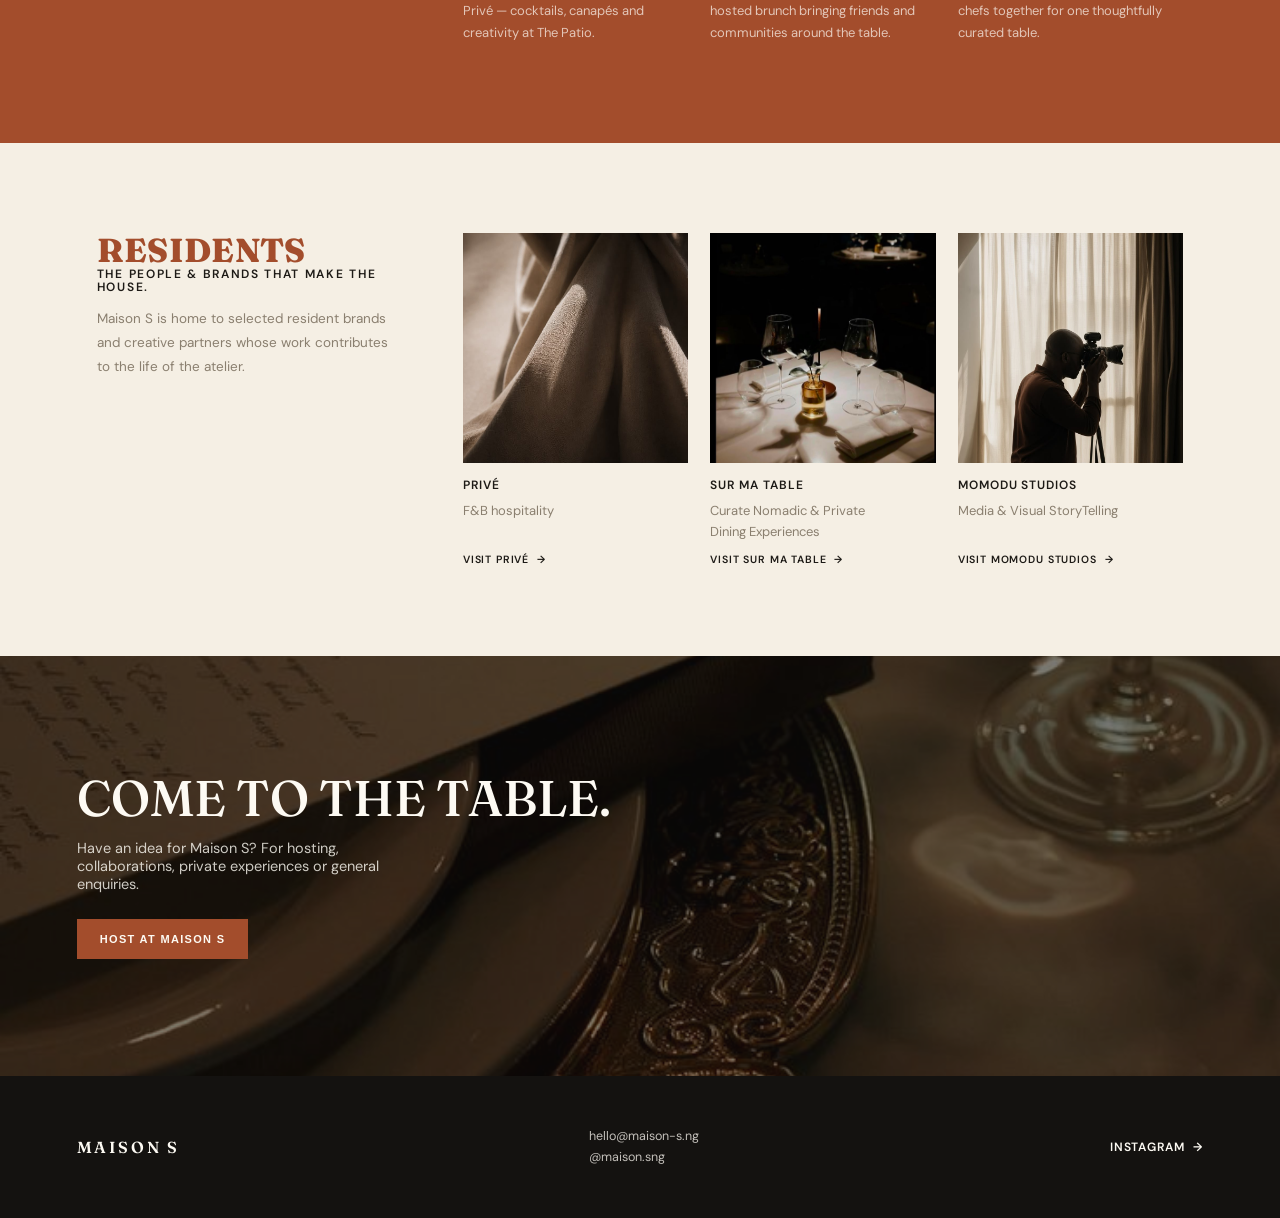
==== commit 0265d3c2: "hero" ====
--- a/index.html
+++ b/index.html
@@ -61,7 +61,7 @@
         <div class="image-grid" id="house">
 
           <div class="image-card">
-            <div class="image-card-photo" data-gallery='["images/house-patio.jpg","images/house-patio-2.jpg","images/house-patio-3.jpg"]'>
+            <div class="image-card-photo" data-gallery='["images/house-patio.jpg","images/hero-main.jpg","images/hero.jpg","images/kitchen.jpg","images/house-patio-5.jpg"]'>
               <img src="images/house-patio.jpg" alt="The Patio">
             </div>
             <h3>The Patio</h3>
@@ -69,7 +69,7 @@
           </div>
 
           <div class="image-card">
-            <div class="image-card-photo" data-gallery='["images/house-dining-room.jpg","images/house-dining-room-2.jpg","images/house-dining-room-3.jpg"]'>
+            <div class="image-card-photo" data-gallery='["images/house-dining-room.jpg","images/hero-main.jpg","images/hero.jpg"]'>
               <img src="images/house-dining-room.jpg" alt="The Dining Room">
             </div>
             <h3>The Dining Room</h3>
@@ -153,7 +153,7 @@
             <div class="image-card-photo" data-gallery='["images/resident-prive.jpg","images/resident-prive-2.jpg","images/resident-prive-3.jpg"]'>
               <img src="images/resident-prive.jpg" alt="Privé">
             </div>
-            <h3>Priv&eacute;</h3>            <p class="caption-desc">Priv&eacute; </br>F&B hospitality</p>
+            <h3>Priv&eacute;</h3>     <p class="caption-desc">F&B hospitality</p>
             
             <a href="https://www.instagram.com/theprive.ng?igsi=MXZnNmk3OTlhbmhxeg%3D%3D&utm_source=qr" class="link-arrow" target="_blank">Visit Priv&eacute; <span>&rarr;</span></a>
           </div>
--- a/style.css
+++ b/style.css
@@ -40,6 +40,7 @@
     text-transform:uppercase;
     letter-spacing:0.01em;
     line-height:1.05;
+    color:var(--rust);
   }
 
   #residents .split-info h2{
@@ -75,6 +76,8 @@
     text-transform:uppercase;
     letter-spacing:0.01em;
     line-height:1.05;
+    margin-left:-4px;
+    color:var(--rust);
   }
 
   #about .split-info h2{
@@ -259,10 +262,7 @@
   }
 
   .hero-rule{
-    width:36px;
-    height:1px;
-    background:var(--rust);
-    margin-bottom:20px;
+    display:none;
   }
 
   .hero-lede{
@@ -353,7 +353,15 @@
     margin:0 0 10px;
   }
 
-  .image-card .link-arrow{ font-size:10.5px; }
+  .image-card{
+    display:flex;
+    flex-direction:column;
+  }
+
+  .image-card .link-arrow{
+    font-size:10.5px;
+    margin-top:auto;
+  }
 
   /* ---------- CTA ---------- */
 
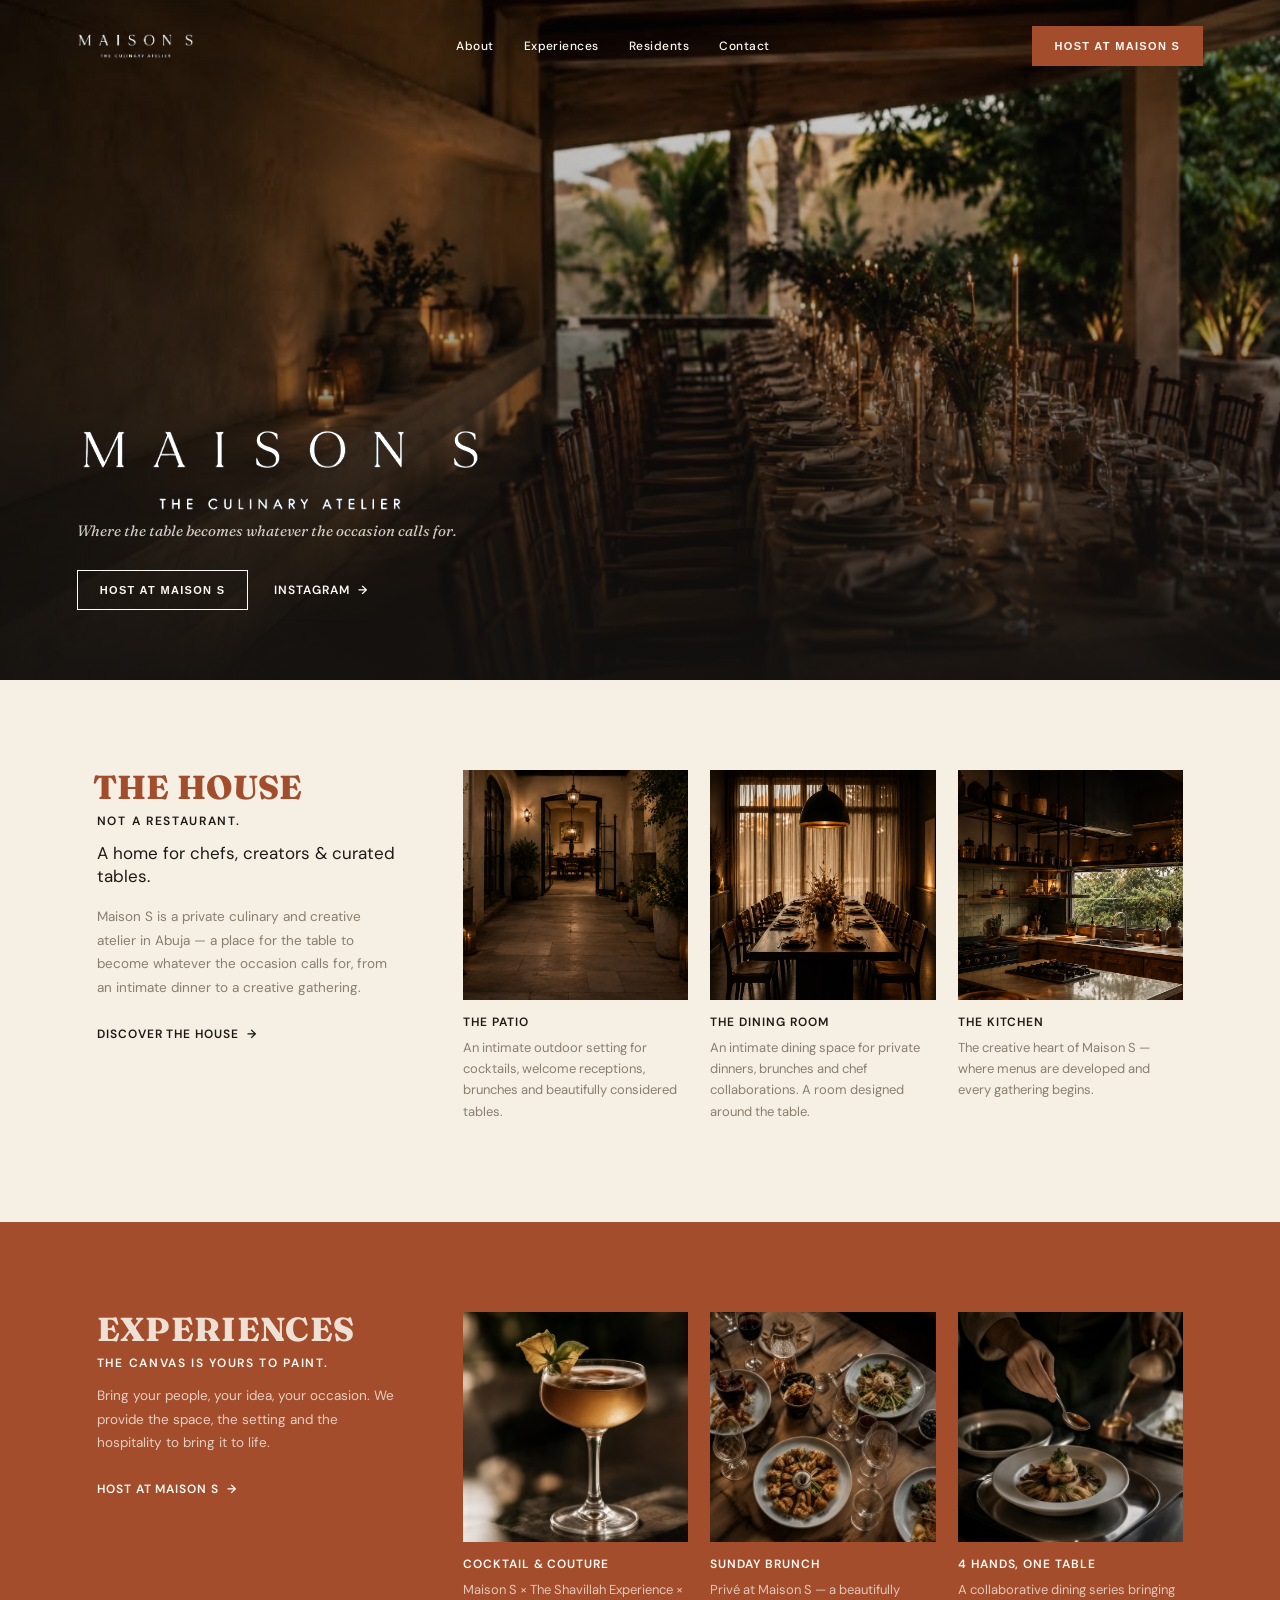
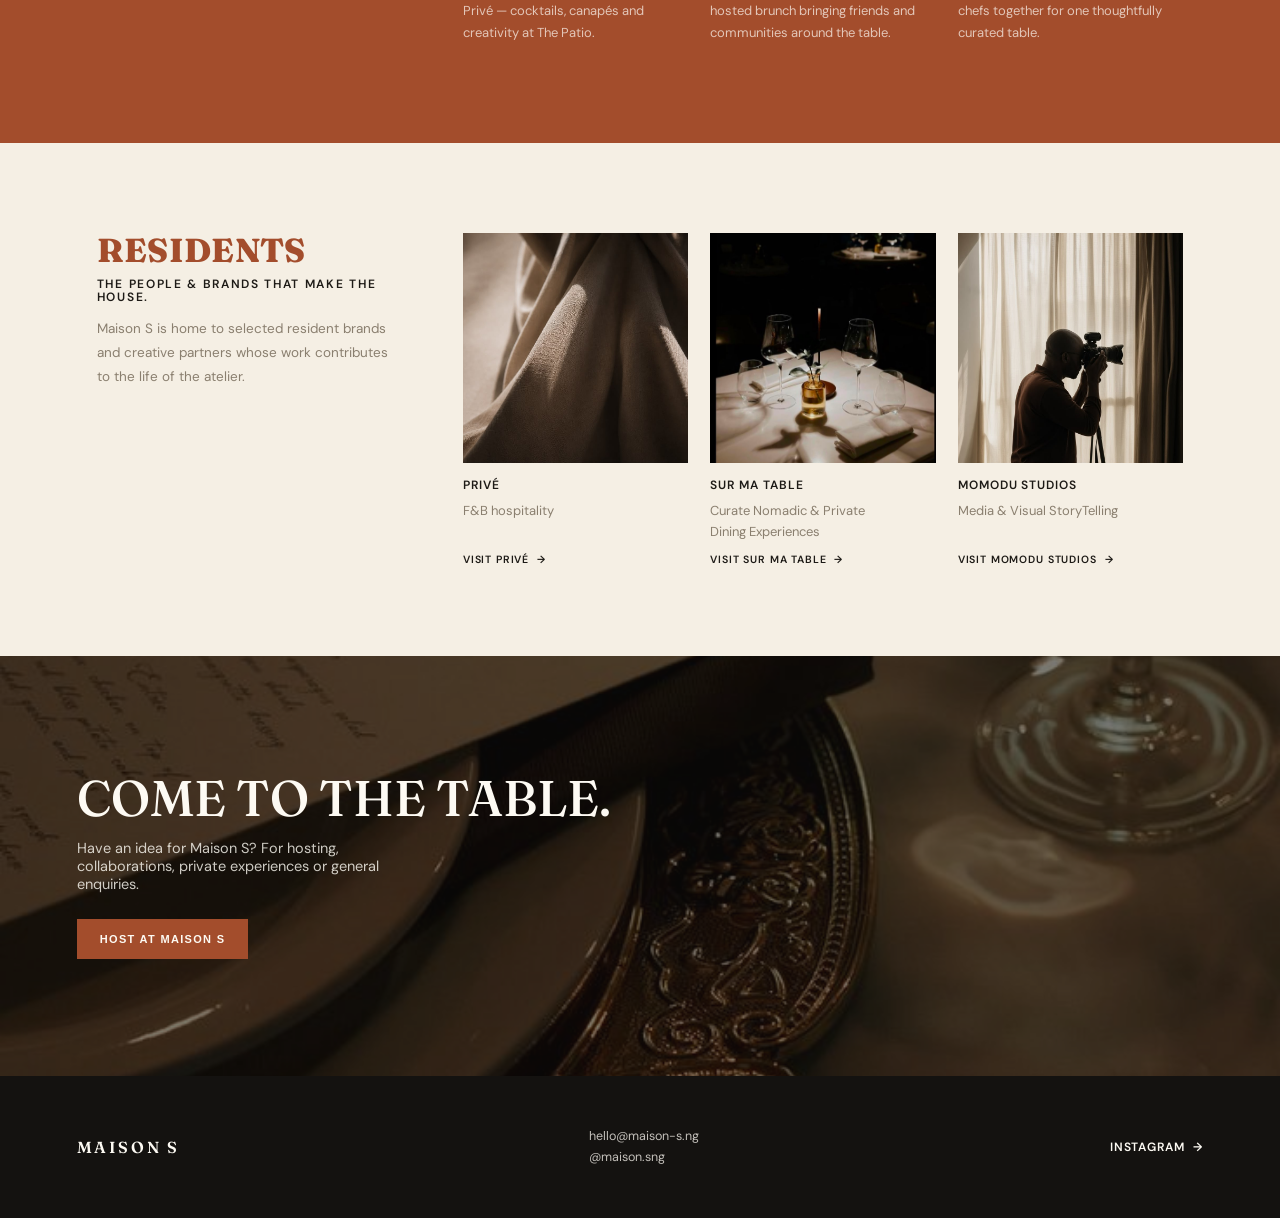
==== commit 9ac70c59: "backend connected" ====
--- a/index.html
+++ b/index.html
@@ -8,6 +8,8 @@
 <link rel="preconnect" href="https://fonts.gstatic.com" crossorigin>
 <link href="https://fonts.googleapis.com/css2?family=Fraunces:ital,opsz,wght@0,9..144,500;0,9..144,600;1,9..144,500&family=DM+Sans:wght@400;500;600&display=swap" rel="stylesheet">
 <link rel="stylesheet" href="style.css">
+<script>window.MAISON_API_BASE = "https://server-ljel.onrender.com/api";</script>
+<script src="js/db.js"></script>
 </head>
 <body>
   <!-- HERO / NAV -->
@@ -37,8 +39,7 @@
     <div class="hero-content">
       <img src="images/maison-s-logo.png" alt="Maison S — A Private Culinary &amp; Creative Atelier" class="hero-logo">
       <div class="hero-rule"></div>
-      <p class="hero-lede">Where the table becomes whatever the occasion calls for.</p>
-      <div class="hero-actions">
+      <p class="hero-lede" data-content-key="hero.lede">Where the table becomes whatever the occasion calls for.</p>      <div class="hero-actions">
         <button onclick="openBooking()" class="btn">Host at Maison S</button>
         <a href="https://instagram.com/maison.sng" target="_blank" class="link-arrow">Instagram <span>&rarr;</span></a>
       </div>
@@ -51,17 +52,16 @@
       <div class="split-grid">
 
         <div class="split-info">
-          <span class="eyebrow">The house</span>
-          <h2>Not a restaurant.</h2>
-          <p class="split-tagline">A home for chefs, creators &amp; curated tables.</p>
-          <p class="stone-text">Maison S is a private culinary and creative atelier in Abuja — a place for the table to become whatever the occasion calls for, from an intimate dinner to a creative gathering.</p>
+          <span class="eyebrow" data-content-key="about.eyebrow">The house</span>
+          <h2 data-content-key="about.heading">Not a restaurant.</h2>
+          <p class="split-tagline" data-content-key="about.tagline">A home for chefs, creators &amp; curated tables.</p>
+          <p class="stone-text" data-content-key="about.body">Maison S is a private culinary and creative atelier in Abuja — a place for the table to become whatever the occasion calls for, from an intimate dinner to a creative gathering.</p>
           <a href="#house" class="link-arrow">Discover the house <span>&rarr;</span></a>
         </div>
-
         <div class="image-grid" id="house">
 
           <div class="image-card">
-            <div class="image-card-photo" data-gallery='["images/house-patio.jpg","images/hero-main.jpg","images/hero.jpg","images/kitchen.jpg","images/house-patio-5.jpg"]'>
+            <div class="image-card-photo" data-card-key="house.patio" data-gallery='["images/house-patio.jpg","images/hero-main.jpg","images/hero.jpg","images/kitchen.jpg","images/house-patio-5.jpg"]'>
               <img src="images/house-patio.jpg" alt="The Patio">
             </div>
             <h3>The Patio</h3>
@@ -98,9 +98,9 @@
       <div class="split-grid">
 
         <div class="split-info">
-          <span class="eyebrow">Experiences</span>
-          <h2>The canvas is yours to paint.</h2>
-          <p class="stone-text">Bring your people, your idea, your occasion. We provide the space, the setting and the hospitality to bring it to life.</p>
+          <span class="eyebrow" data-content-key="experiences.eyebrow">Experiences</span>
+          <h2 data-content-key="experiences.heading">The canvas is yours to paint.</h2>
+          <p class="stone-text" data-content-key="experiences.body">Bring your people, your idea, your occasion. We provide the space, the setting and the hospitality to bring it to life.</p>
           <a href="#contact" class="link-arrow">Host at Maison S <span>&rarr;</span></a>
         </div>
 
@@ -142,11 +142,10 @@
       <div class="split-grid">
 
         <div class="split-info">
-          <span class="eyebrow">Residents</span>
-          <h2>The people &amp; brands that make the house.</h2>
-          <p class="stone-text">Maison S is home to selected resident brands and creative partners whose work contributes to the life of the atelier.</p>
-        </div>
-
+          <span class="eyebrow" data-content-key="residents.eyebrow">Residents</span>
+          <h2 data-content-key="residents.heading">The people &amp; brands that make the house.</h2>
+          <p class="stone-text" data-content-key="residents.body">Maison S is home to selected resident brands and creative partners whose work contributes to the life of the atelier.</p>
+        </div>
         <div class="image-grid" id="residentsGrid">
 
           <div class="image-card">
@@ -184,8 +183,8 @@
   <section class="cta" id="contact">
     <div class="cta-bg"><img src="images/cta-table.jpg" alt="Come to the table"></div>
     <div class="cta-content">
-      <h2>Come to the table.</h2>
-      <p>Have an idea for Maison S? For hosting, collaborations, private experiences or general enquiries.</p>
+      <h2 data-content-key="cta.heading">Come to the table.</h2>
+      <p data-content-key="cta.body">Have an idea for Maison S? For hosting, collaborations, private experiences or general enquiries.</p>
       <button onclick="openBooking()" class="btn solid">Host at Maison S</button>
     </div>
   </section>
@@ -233,6 +232,13 @@
         </div>
 
         <div class="form-group">
+          <label>Preferred Space</label>
+          <select id="selectedSpace" required>
+            <option value="">Loading spaces...</option>
+          </select>
+        </div>
+
+        <div class="form-group">
           <label>Full Name</label>
           <input type="text" id="guestName" placeholder="Your full name" required>
         </div>
@@ -271,14 +277,15 @@
     <div class="modal-box">
       <button class="close" onclick="closeAbout()">&times;</button>
 
-      <span class="eyebrow about-modal-eyebrow">About Maison S</span>
-      <h2 class="about-modal-h2">A House for Good Things to Happen</h2>
-      <p>Maison S is a private culinary and creative atelier in Abuja.</p>
-      <p>A home where chefs, creators, communities and brands come together through thoughtfully considered experiences.</p>
-      <p><strong>Maison S is not a restaurant.</strong></p>
-      <p>It is a place for the table to become whatever the occasion calls for — a private dinner, a brunch, a cocktail afternoon, a creative gathering, a collaboration or simply a beautiful afternoon with your people.</p>
-      <p>At the heart of Maison S is the belief that hospitality is not only about what is served, but about <strong>how a place makes people feel.</strong></p>
-    </div>
+      <span class="eyebrow about-modal-eyebrow" data-content-key="aboutModal.eyebrow">About Maison S</span>
+      <h2 class="about-modal-h2" data-content-key="aboutModal.heading">A House for Good Things to Happen</h2>
+      <div data-content-key="aboutModal.body" data-content-html="true">
+        <p>Maison S is a private culinary and creative atelier in Abuja.</p>
+        <p>A home where chefs, creators, communities and brands come together through thoughtfully considered experiences.</p>
+        <p><strong>Maison S is not a restaurant.</strong></p>
+        <p>It is a place for the table to become whatever the occasion calls for — a private dinner, a brunch, a cocktail afternoon, a creative gathering, a collaboration or simply a beautiful afternoon with your people.</p>
+        <p>At the heart of Maison S is the belief that hospitality is not only about what is served, but about <strong>how a place makes people feel.</strong></p>
+      </div>    </div>
   </div>
 
     <!-- LIGHTBOX -->
@@ -294,6 +301,7 @@
   function openBooking() {
     document.getElementById('bookingModal').classList.add('show');
     document.body.style.overflow = 'hidden';
+    populateSpaceOptions();
   }
 
   function closeBooking() {
@@ -301,6 +309,18 @@
     document.body.style.overflow = '';
   }
 
+  async function populateSpaceOptions() {
+    const select = document.getElementById('selectedSpace');
+    try {
+      const spaces = await MaisonDB.getSpaces();
+      select.innerHTML = spaces
+        .map(s => `<option value="${s.id}">${s.name} (up to ${s.capacity} guests)</option>`)
+        .join('');
+    } catch (err) {
+      select.innerHTML = '<option value="">Could not load spaces</option>';
+    }
+  }
+
     function openAbout() {
     document.getElementById('aboutModal').classList.add('show');
     document.body.style.overflow = 'hidden';
@@ -319,11 +339,46 @@
     if (e.target === this) closeBooking();
   });
 
-  function submitBooking(e) {
+  async function submitBooking(e) {
     e.preventDefault();
-    closeBooking();
-    e.target.reset();
-    alert("Thanks — we'll be in touch shortly.");
+
+    const submitBtn = document.getElementById('submitBookingBtn');
+    submitBtn.disabled = true;
+    submitBtn.textContent = 'Sending...';
+
+    const type = document.getElementById('selectedEvent').value;
+    const spaceId = document.getElementById('selectedSpace').value;
+    const name = document.getElementById('guestName').value;
+    const email = document.getElementById('guestEmail').value;
+    const phone = document.getElementById('guestPhone').value;
+    const guests = document.getElementById('guestCount').value;
+    const date = document.getElementById('modalDate').value;
+
+    if (!MaisonDB.isHostableDay(date)) {
+      alert('Maison S hosts Fridays, Saturdays & Sundays only. Please choose one of those days.');
+      submitBtn.disabled = false;
+      submitBtn.textContent = 'Request Booking';
+      return;
+    }
+
+    try {
+      const available = await MaisonDB.isSpaceAvailable(spaceId, date);
+      if (!available) {
+        alert('That space is no longer available on that date. Please choose another date or space.');
+        submitBtn.disabled = false;
+        submitBtn.textContent = 'Request Booking';
+        return;
+      }
+
+      await MaisonDB.addBooking({ type, name, email, phone, guests, date, spaceId });      closeBooking();
+      e.target.reset();
+      alert("Thanks — we'll be in touch shortly.");
+    } catch (err) {
+      alert('Something went wrong: ' + err.message);
+    } finally {
+      submitBtn.disabled = false;
+      submitBtn.textContent = 'Request Booking';
+    }
   }
 
   function setupScrollDots(gridSelector, dotsId){
@@ -428,7 +483,43 @@
       hamburger.setAttribute('aria-expanded', false);
     });
   });
+
+  async function loadSiteContent() {
+    try {
+      const content = await MaisonDB.getContent();
+      document.querySelectorAll("[data-content-key]").forEach((el) => {
+        const key = el.dataset.contentKey;
+        if (content[key] !== undefined && content[key] !== "") {
+          if (el.dataset.contentHtml === "true") {
+            el.innerHTML = content[key];
+          } else {
+            el.textContent = content[key];
+          }
+        }
+      });
+    } catch (err) {
+      console.warn("Could not load site content:", err.message);
+    }
+  }
+
+  async function loadGalleries() {
+    try {
+      const galleries = await MaisonDB.getGalleries();
+      document.querySelectorAll("[data-card-key]").forEach((el) => {
+        const key = el.dataset.cardKey;
+        const images = galleries[key];
+        if (images && images.length > 0) {
+          el.dataset.gallery = JSON.stringify(images);
+          el.querySelector("img").src = images[0];
+        }
+      });
+    } catch (err) {
+      console.warn("Could not load galleries:", err.message);
+    }
+  }
+
+  loadSiteContent();
+  loadGalleries();
 </script>
-
 </body>
 </html>
--- a/style.css
+++ b/style.css
@@ -307,6 +307,7 @@
     font-size:clamp(26px,2.6vw,34px);
     text-transform:uppercase;
     margin-bottom:14px;
+    margin-top: 10px;
   }
 
   .split-tagline{
